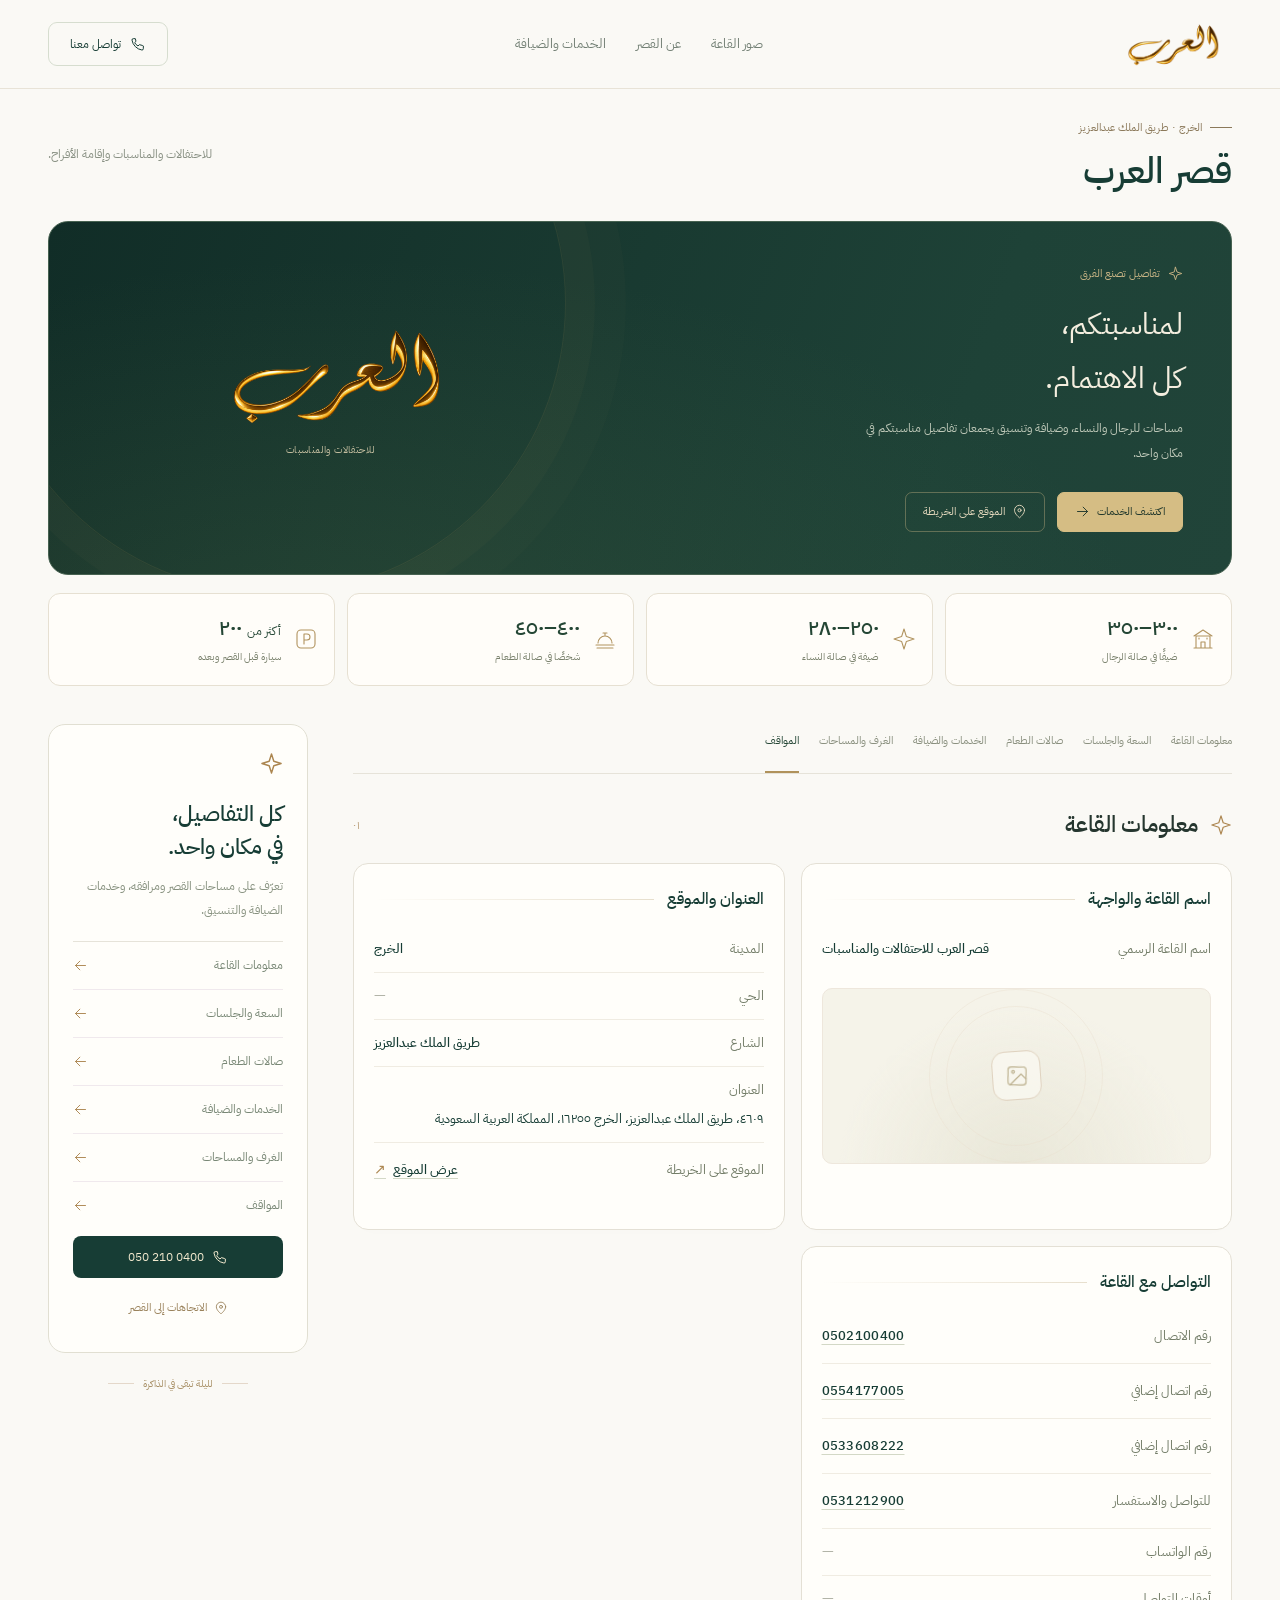
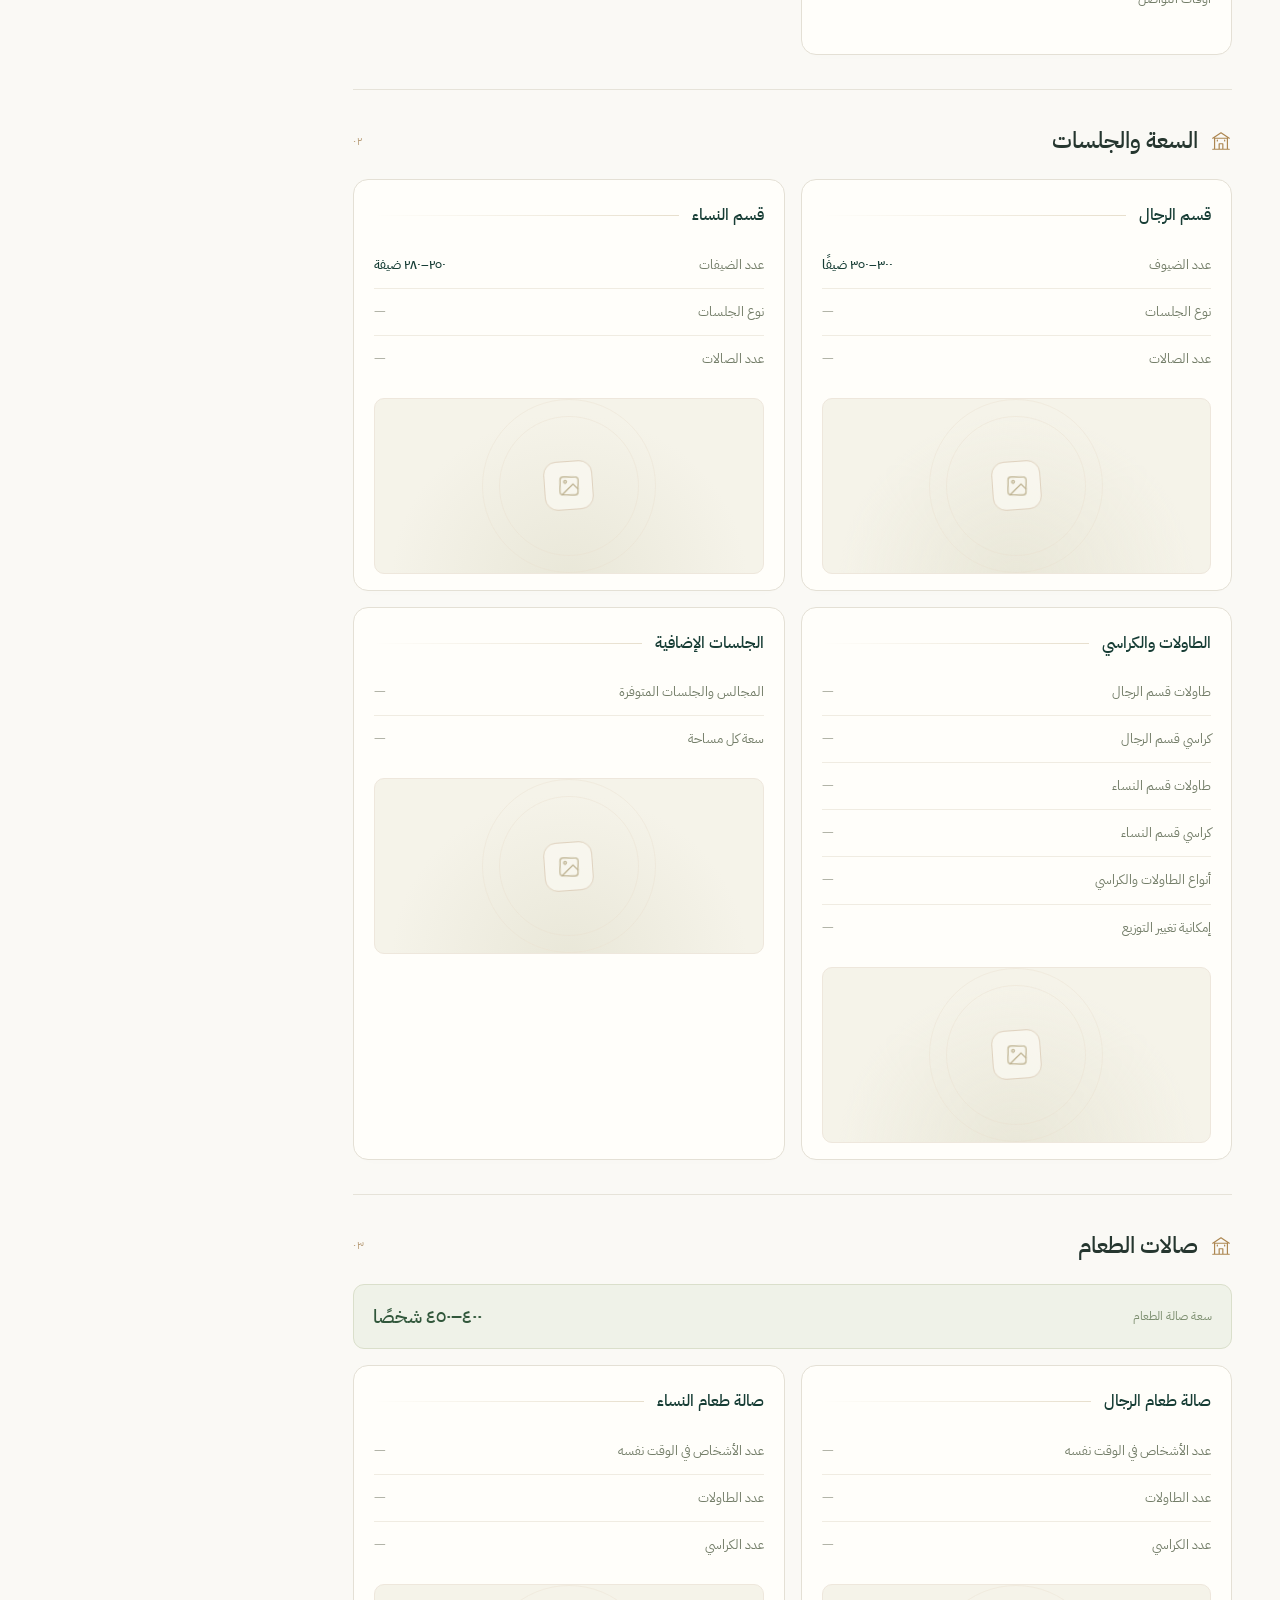
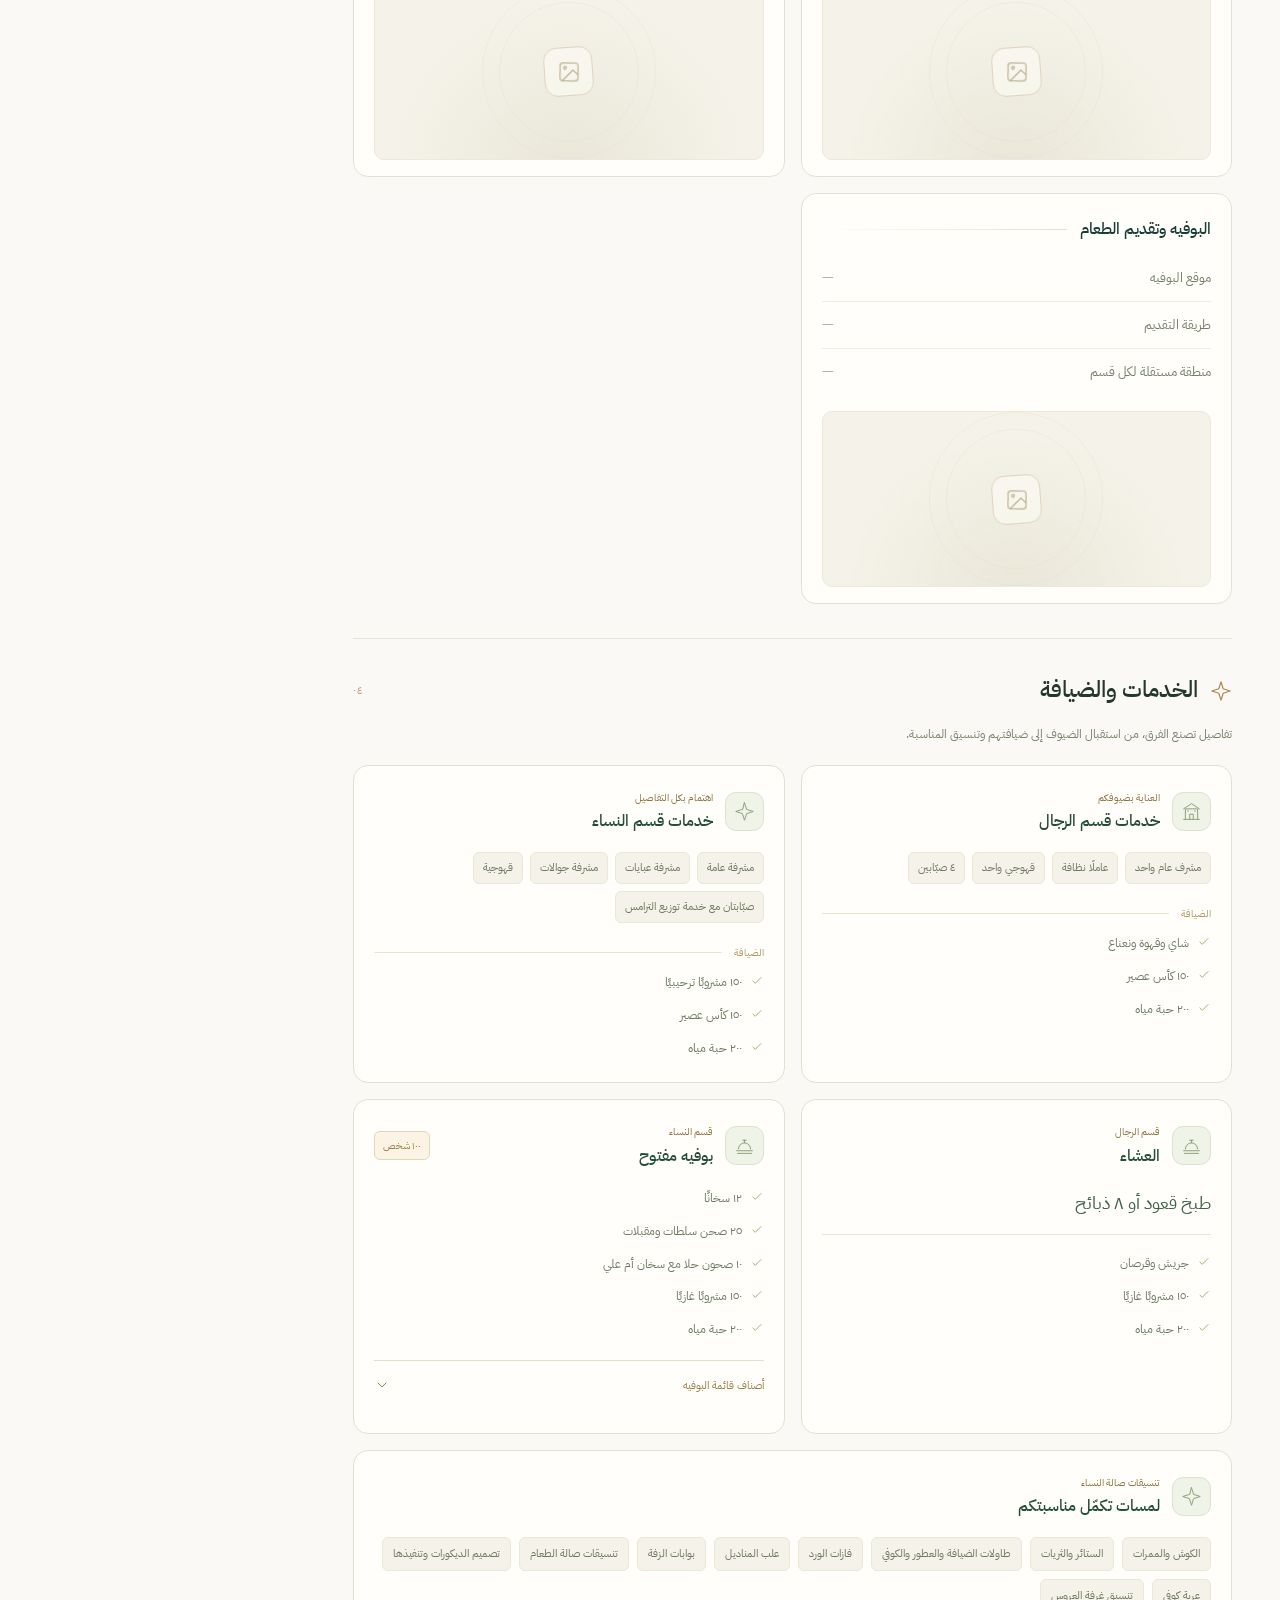
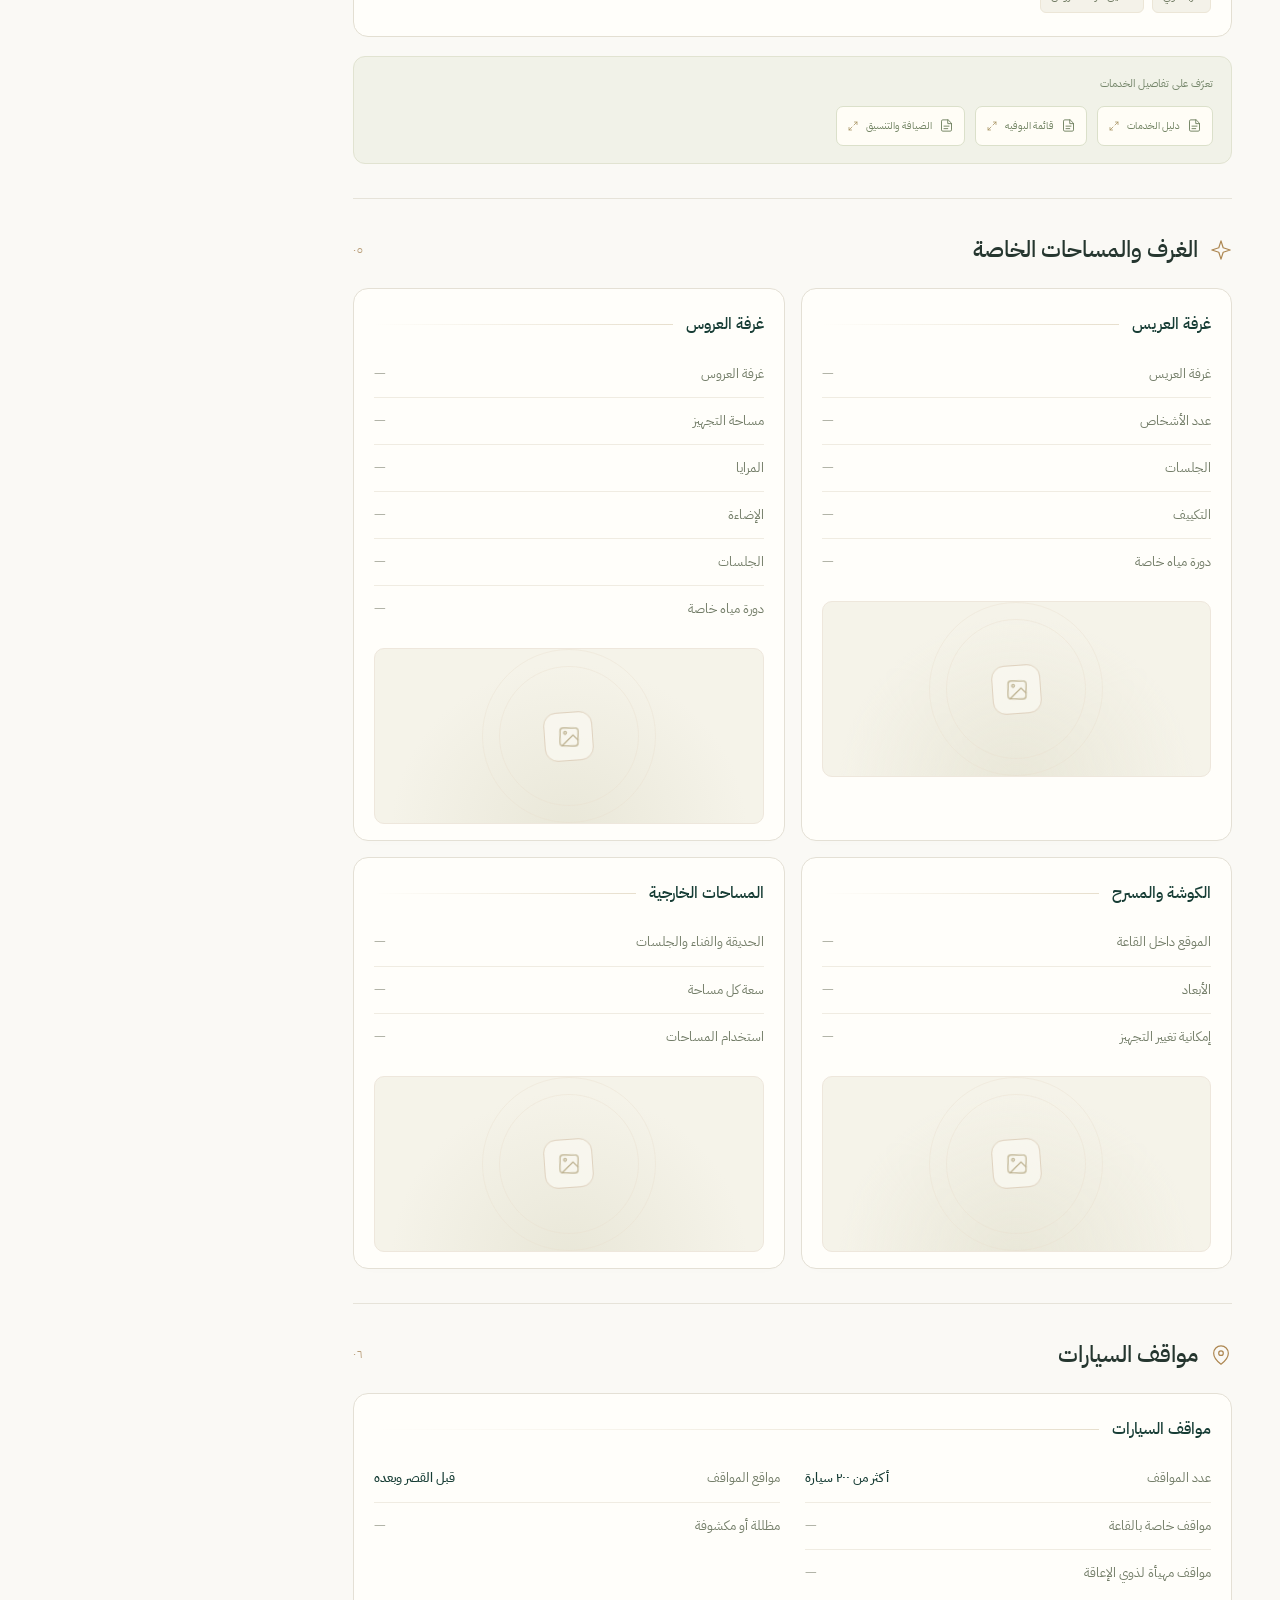
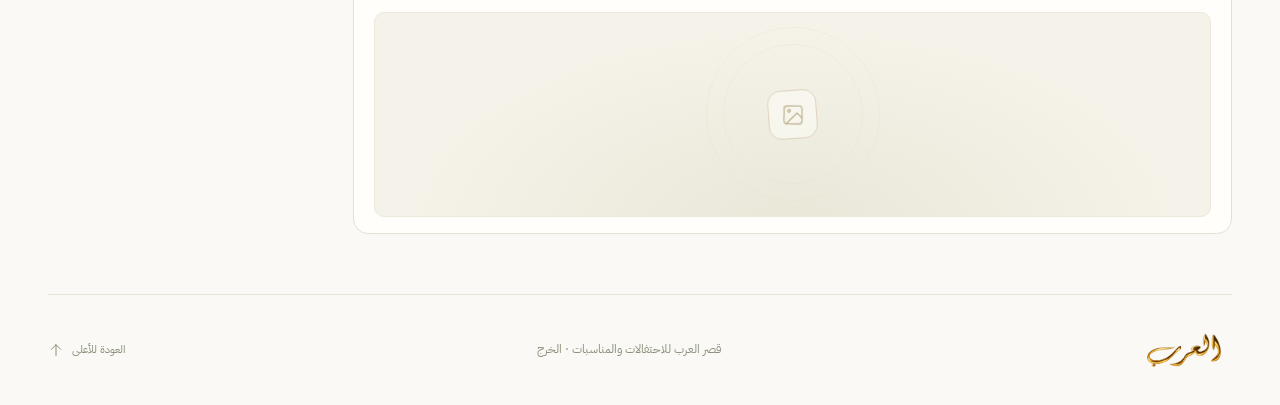
==== index.html @ 9de4a5e4 "Add files via upload" ====
<!doctype html>
<html lang="ar" dir="rtl"><head><meta charset="utf-8"><meta name="viewport" content="width=device-width,initial-scale=1,viewport-fit=cover"><meta name="theme-color" content="#173d35"><title>قصر العرب — للاحتفالات والمناسبات بالخرج</title><meta name="description" content="قصر العرب للاحتفالات والمناسبات في الخرج. تعرّف على سعة الرجال والنساء، وصالات الطعام، وخدمات الضيافة والتنسيق ومواقف السيارات."><link rel="icon" href="data:image/svg+xml,%3Csvg%20xmlns%3D%22http%3A%2F%2Fwww.w3.org%2F2000%2Fsvg%22%20viewBox%3D%220%200%2064%2064%22%3E%3Crect%20width%3D%2264%22%20height%3D%2264%22%20rx%3D%2216%22%20fill%3D%22%23173d35%22%2F%3E%3Cg%20stroke%3D%22%23dbc39e%22%20stroke-width%3D%222%22%20fill%3D%22none%22%20stroke-linejoin%3D%22round%22%3E%3Cpath%20d%3D%22M12%2050h40M18%2050V25h28v25M13%2025l19-12%2019%2012M28%2050V36h8v14M24%2029v3m16-3v3%22%2F%3E%3C%2Fg%3E%3C%2Fsvg%3E"><style>@font-face {
  font-family: 'IBM Plex Sans Arabic';
  font-style: normal;
  font-weight: 400;
  font-display: swap;
  src: url([data-uri]) format('woff2');
  unicode-range: U+0600-06FF, U+0750-077F, U+0870-0891, U+0897-08E1, U+08E3-08FF, U+200C-200E, U+2010-2011, U+204F, U+2E41, U+FB50-FDFF, U+FE70-FE74, U+FE76-FEFC, U+102E0-102FB, U+10E60-10E7E, U+10EC2-10EC7, U+10EC9-10EEE, U+10EF0-10EFF, U+1EE00-1EE03, U+1EE05-1EE1F, U+1EE21-1EE22, U+1EE24, U+1EE27, U+1EE29-1EE32, U+1EE34-1EE37, U+1EE39, U+1EE3B, U+1EE42, U+1EE47, U+1EE49, U+1EE4B, U+1EE4D-1EE4F, U+1EE51-1EE52, U+1EE54, U+1EE57, U+1EE59, U+1EE5B, U+1EE5D, U+1EE5F, U+1EE61-1EE62, U+1EE64, U+1EE67-1EE6A, U+1EE6C-1EE72, U+1EE74-1EE77, U+1EE79-1EE7C, U+1EE7E, U+1EE80-1EE89, U+1EE8B-1EE9B, U+1EEA1-1EEA3, U+1EEA5-1EEA9, U+1EEAB-1EEBB, U+1EEF0-1EEF1;
}
@font-face {
  font-family: 'IBM Plex Sans Arabic';
  font-style: normal;
  font-weight: 400;
  font-display: swap;
  src: url([data-uri]) format('woff2');
  unicode-range: U+0000-00FF, U+0131, U+0152-0153, U+02BB-02BC, U+02C6, U+02DA, U+02DC, U+0304, U+0308, U+0329, U+2000-206F, U+20AC, U+2122, U+2191, U+2193, U+2212, U+2215, U+FEFF, U+FFFD;
}
@font-face {
  font-family: 'IBM Plex Sans Arabic';
  font-style: normal;
  font-weight: 500;
  font-display: swap;
  src: url([data-uri]) format('woff2');
  unicode-range: U+0600-06FF, U+0750-077F, U+0870-0891, U+0897-08E1, U+08E3-08FF, U+200C-200E, U+2010-2011, U+204F, U+2E41, U+FB50-FDFF, U+FE70-FE74, U+FE76-FEFC, U+102E0-102FB, U+10E60-10E7E, U+10EC2-10EC7, U+10EC9-10EEE, U+10EF0-10EFF, U+1EE00-1EE03, U+1EE05-1EE1F, U+1EE21-1EE22, U+1EE24, U+1EE27, U+1EE29-1EE32, U+1EE34-1EE37, U+1EE39, U+1EE3B, U+1EE42, U+1EE47, U+1EE49, U+1EE4B, U+1EE4D-1EE4F, U+1EE51-1EE52, U+1EE54, U+1EE57, U+1EE59, U+1EE5B, U+1EE5D, U+1EE5F, U+1EE61-1EE62, U+1EE64, U+1EE67-1EE6A, U+1EE6C-1EE72, U+1EE74-1EE77, U+1EE79-1EE7C, U+1EE7E, U+1EE80-1EE89, U+1EE8B-1EE9B, U+1EEA1-1EEA3, U+1EEA5-1EEA9, U+1EEAB-1EEBB, U+1EEF0-1EEF1;
}
@font-face {
  font-family: 'IBM Plex Sans Arabic';
  font-style: normal;
  font-weight: 500;
  font-display: swap;
  src: url([data-uri]) format('woff2');
  unicode-range: U+0000-00FF, U+0131, U+0152-0153, U+02BB-02BC, U+02C6, U+02DA, U+02DC, U+0304, U+0308, U+0329, U+2000-206F, U+20AC, U+2122, U+2191, U+2193, U+2212, U+2215, U+FEFF, U+FFFD;
}
@font-face {
  font-family: 'IBM Plex Sans Arabic';
  font-style: normal;
  font-weight: 600;
  font-display: swap;
  src: url([data-uri]) format('woff2');
  unicode-range: U+0600-06FF, U+0750-077F, U+0870-0891, U+0897-08E1, U+08E3-08FF, U+200C-200E, U+2010-2011, U+204F, U+2E41, U+FB50-FDFF, U+FE70-FE74, U+FE76-FEFC, U+102E0-102FB, U+10E60-10E7E, U+10EC2-10EC7, U+10EC9-10EEE, U+10EF0-10EFF, U+1EE00-1EE03, U+1EE05-1EE1F, U+1EE21-1EE22, U+1EE24, U+1EE27, U+1EE29-1EE32, U+1EE34-1EE37, U+1EE39, U+1EE3B, U+1EE42, U+1EE47, U+1EE49, U+1EE4B, U+1EE4D-1EE4F, U+1EE51-1EE52, U+1EE54, U+1EE57, U+1EE59, U+1EE5B, U+1EE5D, U+1EE5F, U+1EE61-1EE62, U+1EE64, U+1EE67-1EE6A, U+1EE6C-1EE72, U+1EE74-1EE77, U+1EE79-1EE7C, U+1EE7E, U+1EE80-1EE89, U+1EE8B-1EE9B, U+1EEA1-1EEA3, U+1EEA5-1EEA9, U+1EEAB-1EEBB, U+1EEF0-1EEF1;
}
@font-face {
  font-family: 'IBM Plex Sans Arabic';
  font-style: normal;
  font-weight: 600;
  font-display: swap;
  src: url([data-uri]) format('woff2');
  unicode-range: U+0000-00FF, U+0131, U+0152-0153, U+02BB-02BC, U+02C6, U+02DA, U+02DC, U+0304, U+0308, U+0329, U+2000-206F, U+20AC, U+2122, U+2191, U+2193, U+2212, U+2215, U+FEFF, U+FFFD;
}
@font-face {
  font-family: 'IBM Plex Sans Arabic';
  font-style: normal;
  font-weight: 700;
  font-display: swap;
  src: url([data-uri]) format('woff2');
  unicode-range: U+0600-06FF, U+0750-077F, U+0870-0891, U+0897-08E1, U+08E3-08FF, U+200C-200E, U+2010-2011, U+204F, U+2E41, U+FB50-FDFF, U+FE70-FE74, U+FE76-FEFC, U+102E0-102FB, U+10E60-10E7E, U+10EC2-10EC7, U+10EC9-10EEE, U+10EF0-10EFF, U+1EE00-1EE03, U+1EE05-1EE1F, U+1EE21-1EE22, U+1EE24, U+1EE27, U+1EE29-1EE32, U+1EE34-1EE37, U+1EE39, U+1EE3B, U+1EE42, U+1EE47, U+1EE49, U+1EE4B, U+1EE4D-1EE4F, U+1EE51-1EE52, U+1EE54, U+1EE57, U+1EE59, U+1EE5B, U+1EE5D, U+1EE5F, U+1EE61-1EE62, U+1EE64, U+1EE67-1EE6A, U+1EE6C-1EE72, U+1EE74-1EE77, U+1EE79-1EE7C, U+1EE7E, U+1EE80-1EE89, U+1EE8B-1EE9B, U+1EEA1-1EEA3, U+1EEA5-1EEA9, U+1EEAB-1EEBB, U+1EEF0-1EEF1;
}
@font-face {
  font-family: 'IBM Plex Sans Arabic';
  font-style: normal;
  font-weight: 700;
  font-display: swap;
  src: url([data-uri]) format('woff2');
  unicode-range: U+0000-00FF, U+0131, U+0152-0153, U+02BB-02BC, U+02C6, U+02DA, U+02DC, U+0304, U+0308, U+0329, U+2000-206F, U+20AC, U+2122, U+2191, U+2193, U+2212, U+2215, U+FEFF, U+FFFD;
}

.hall-details-content{--hc-border:#e9e0e6;--hc-paper:#fffdfb;--hc-muted:#927e8c;--hc-photo-height:164px;margin-top:9px;min-width:0}
.hc-section{padding-block:29px;border-bottom:1px solid var(--line,#e7dfe3);scroll-margin-top:146px;min-width:0}
.hc-section-header{display:flex;align-items:center;gap:11px;margin-bottom:19px;min-width:0}
.hc-section-header h2{margin:0;color:var(--ink,#392b35);font-size:21px;line-height:1.5;font-weight:500;min-width:0}
.hc-section-mark{display:grid;place-items:center;color:var(--gold,#aa895b);width:23px;flex-shrink:0}
.hc-section-mark svg{width:22px;height:22px;fill:none;stroke:currentColor;stroke-width:1.3}
.hc-section-number{margin-inline-start:auto;font-size:11px;line-height:1;color:#b89d78;font-variant-numeric:tabular-nums;letter-spacing:1px}
.hc-groups{display:grid;grid-template-columns:minmax(0,1fr);gap:14px;min-width:0}
.hc-group{min-width:0;padding:19px 17px 14px;border:1px solid var(--hc-border);border-radius:15px;background:var(--hc-paper);box-shadow:0 4px 19px #39233e02}
.hc-group-heading{display:flex;align-items:center;gap:13px;margin-bottom:13px;min-width:0}
.hc-group-heading h3{margin:0;color:var(--plum,#57365a);font-size:15px;line-height:1.65;font-weight:500;min-width:0}
.hc-group-heading>span{height:1px;flex:1;min-width:20px;background:linear-gradient(to left,#e9dce6,transparent)}
.hc-fields{margin:0 0 16px;padding:0;min-width:0}
.hc-fields:empty{display:none}
.hc-field{display:grid;grid-template-columns:minmax(0,1fr) minmax(38px,44%);gap:10px;align-items:baseline;padding-block:11px;min-width:0}
.hc-field+.hc-field{border-top:1px solid #f0e9ed}
.hc-field dt,.hc-field dd{margin:0;min-width:0;font-size:12px;line-height:1.85;overflow-wrap:anywhere}
.hc-field dt{color:var(--hc-muted);font-weight:400}
.hc-field dd{color:var(--plum,#57365a);font-weight:500;text-align:end;font-variant-numeric:tabular-nums}
.hc-field dd.hc-value-empty{color:#b8a8b1;font-weight:400;font-size:15px;line-height:1.5}
.hc-field--wide{grid-template-columns:minmax(0,1fr);gap:4px}
.hc-field--wide dd{text-align:start;font-size:12px;line-height:1.95;font-weight:400}
.hc-field-link{display:inline-flex;align-items:center;justify-content:flex-end;gap:7px;min-height:32px;color:var(--plum,#57365a);text-decoration:underline;text-decoration-color:#d5c6d0;text-underline-offset:4px}
.hc-field-link>span{color:var(--gold,#aa895b);font-size:14px;text-decoration:none}
.hc-phone-link{font-variant-numeric:tabular-nums;letter-spacing:.3px;white-space:normal}
.hc-field-link:focus-visible{outline:2px solid var(--plum,#57365a);outline-offset:3px;border-radius:3px}
.hc-gallery-empty{height:var(--hc-photo-height);display:flex;align-items:center;justify-content:center;position:relative;overflow:hidden;background:radial-gradient(ellipse at 50% 105%,#ece3d7 0,transparent 65%),#f7f3ed;border:1px solid #eee7dc;border-radius:10px}
.hc-empty-image{display:grid;place-items:center;width:49px;height:49px;border:1px solid #dfd2bf;border-radius:13px;color:#bdab91;background:#fbf8f2aa;transform:rotate(-4deg);z-index:1}
.hc-empty-image svg{width:24px;height:24px;fill:none;stroke:currentColor;stroke-width:1.1;transform:rotate(4deg)}
.hc-empty-decoration{position:absolute;width:174px;height:174px;border:1px solid #eadfce;border-radius:50%;inset-inline-start:calc(50% - 87px);top:calc(50% - 87px);opacity:.52}
.hc-empty-decoration:after{content:'';position:absolute;inset:16px;border:1px solid #eadecd;border-radius:50%}
.hc-group-gallery{display:grid;grid-auto-flow:column;grid-auto-columns:88%;gap:10px;overflow-x:auto;overscroll-behavior-inline:contain;scroll-snap-type:x mandatory;scrollbar-width:thin;scrollbar-color:#ddcfda transparent;padding-bottom:5px;min-width:0;border-radius:10px}
.hc-group-gallery--single{display:block;overflow:visible;padding-bottom:0}
.hc-photo{display:block;min-width:0;overflow:hidden;padding:0;border:1px solid #e9e0e4;border-radius:10px;background:#fffdfb;text-align:start;color:var(--plum,#57365a);scroll-snap-align:start}
.hc-photo-frame{display:block;height:var(--hc-photo-height);overflow:hidden;background:#f4eee7}
.hc-photo-frame img{display:block;width:100%;height:100%;object-fit:cover;transition:transform .4s ease}
.hc-photo-caption{display:flex;align-items:center;justify-content:space-between;gap:10px;min-height:43px;padding:10px 12px;color:#8c7483}
.hc-photo-caption>span{font-size:11px;line-height:1.6;overflow-wrap:anywhere}
.hc-photo-caption svg{flex-shrink:0;width:15px;height:15px;color:var(--gold,#aa895b);fill:none;stroke:currentColor;stroke-width:1.2}
.hc-photo:focus-visible{outline:2px solid var(--plum,#57365a);outline-offset:3px}
@media(hover:hover){.hc-photo:hover .hc-photo-frame img{transform:scale(1.035)}}
@media(min-width:560px){.hall-details-content{--hc-photo-height:176px}.hc-groups{grid-template-columns:repeat(2,minmax(0,1fr));gap:16px}.hc-group--only{grid-column:1/-1}.hc-group--only .hc-fields{display:grid;grid-template-columns:repeat(2,minmax(0,1fr));column-gap:25px}.hc-group--only .hc-field:nth-child(2){border-top:0}.hc-group--only .hc-field--wide{grid-column:1/-1}.hc-group--only .hc-gallery-empty,.hc-group--only .hc-photo-frame{height:205px}.hc-section-header h2{font-size:23px}.hc-section{scroll-margin-top:110px}}
@media(min-width:1000px){.hc-section{padding-block:34px}.hc-group{padding:22px 20px 16px}.hc-group-heading h3{font-size:16px}.hc-field dt,.hc-field dd{font-size:13px}.hc-photo-caption>span{font-size:12px}.hc-section-header{margin-bottom:21px}}
@media(max-width:359px){.hall-details-content{--hc-photo-height:148px}.hc-section-header{gap:8px}.hc-section-header h2{font-size:19px}.hc-group{padding:17px 14px 13px;border-radius:13px}.hc-field{grid-template-columns:minmax(0,1fr) minmax(28px,42%);gap:8px}.hc-field dt,.hc-field dd{font-size:11px}.hc-field--wide{grid-template-columns:minmax(0,1fr)}.hc-group-heading h3{font-size:14px}}
@media(prefers-reduced-motion:reduce){.hc-photo-frame img{transition:none}}

:root{--ink:#33242d;--plum:#4d193c;--plum-dark:#35132c;--gold:#aa8454;--cream:#faf8f4;--paper:#fff;--muted:#8a7d82;--line:#e9e3df;--soft:#f0e9ee;--font:'IBM Plex Sans Arabic',Tahoma,Arial,sans-serif}
*{box-sizing:border-box}html{scroll-behavior:smooth;scroll-padding-top:160px}body{margin:0;background:var(--cream);color:var(--ink);font-family:var(--font);font-size:15px;line-height:1.75;-webkit-font-smoothing:antialiased}a{color:inherit;text-decoration:none}button{font:inherit;cursor:pointer}svg{width:22px;height:22px;fill:none;stroke:currentColor;stroke-width:1.5;stroke-linecap:round;stroke-linejoin:round;flex-shrink:0}h1,h2,h3,p{margin:0}h1,h2,h3{font-weight:500;line-height:1.5}img{display:block;max-width:100%}.container{width:calc(100% - 96px);max-width:1240px;margin-inline:auto}.svg-sprite{position:absolute;width:0;height:0;overflow:hidden}.skip-link{position:fixed;z-index:100;top:-100px;right:20px;background:var(--plum);color:white;border-radius:8px;padding:12px}.skip-link:focus{top:12px}a:focus-visible{outline:2px solid var(--gold);outline-offset:5px;border-radius:4px}
.page-header{position:sticky;z-index:20;top:0;border-bottom:1px solid #e9e3dfcc;background:#faf8f4f5;backdrop-filter:blur(14px)}.header-inner{height:88px;display:flex;align-items:center;justify-content:space-between;gap:24px}.brand{display:inline-flex;align-items:center;gap:12px;color:var(--plum);font-size:26px;font-weight:600;line-height:1.25}.brand-mark{display:grid;place-items:center;width:43px;height:43px;color:var(--gold);border:1px solid #d8c9b7;border-radius:50%}.brand-mark svg{width:28px;height:28px;stroke-width:1.05}.header-links{display:flex;gap:30px;align-items:center;color:#826f79;font-size:13px}.header-links a:hover{color:var(--plum)}.header-contact{display:inline-flex;align-items:center;justify-content:center;gap:9px;padding:10px 21px;color:var(--plum);border:1px solid #ded2dc;border-radius:9px;font-size:12px;min-height:44px}.header-contact svg{width:16px;height:16px}
.hero{padding-top:36px}.hero-heading{display:flex;align-items:flex-end;justify-content:space-between;gap:25px;margin-bottom:24px}.eyebrow{display:flex;align-items:center;gap:8px;color:var(--gold);font-size:11px;margin-bottom:8px}.eyebrow:before{content:'';width:22px;height:1px;background:currentColor}h1{font-size:46px;line-height:1.4;color:var(--plum);font-weight:500}.hero-subtitle{color:var(--muted);font-size:13px;max-width:275px;padding-bottom:7px}.hero-visual{position:relative;display:grid;place-items:center;height:360px;overflow:hidden;border-radius:22px;border:1px solid #e7ded8;background:radial-gradient(ellipse at 72% 17%,#fff9ef 0,transparent 47%),linear-gradient(120deg,#e5dce3,#f2ece4 65%,#eee6db)}.hero-visual:before,.hero-visual:after{content:'';position:absolute;border:1px solid #c7b28f40;border-radius:50%;width:470px;height:470px;top:-67px;left:calc(50% - 235px)}.hero-visual:after{width:430px;height:430px;top:-47px;left:calc(50% - 215px)}.hero-palace{position:relative;z-index:1;width:210px;height:180px;color:#ac8b66;stroke-width:.75;opacity:.8}.hero-label{position:absolute;bottom:20px;right:22px;display:flex;align-items:center;gap:8px;font-size:11px;color:#89747f;border:1px solid #d8ccd5;background:#fffaf4b3;padding:7px 12px;border-radius:7px}.hero-label svg{width:16px;height:16px}.hero-corner{position:absolute;left:22px;bottom:23px;font-size:10px;letter-spacing:3px;color:#a48b79}
.content-layout{display:grid;grid-template-columns:minmax(0,1fr) 260px;gap:45px;align-items:start;margin-top:30px}.content-main{min-width:0}.section-nav{display:flex;gap:23px;align-items:center;position:sticky;top:88px;z-index:10;min-height:62px;border-bottom:1px solid var(--line);background:#faf8f4f7;backdrop-filter:blur(14px);white-space:nowrap;overflow-x:auto;scrollbar-width:none;max-width:100%}.section-nav::-webkit-scrollbar{display:none}.section-nav a{display:flex;align-items:center;min-height:62px;font-size:12px;color:#97838f;border-bottom:2px solid transparent;flex-shrink:0;transition:color .2s,border-color .2s}.section-nav a.active{color:var(--plum);border-bottom-color:var(--plum)}.section-nav a:hover{color:var(--plum)}.sidebar{position:sticky;top:117px;padding-top:13px}.directory-card{padding:27px 24px;background:#fffdfb;border:1px solid #e7dde3;border-radius:17px;position:relative;overflow:hidden}.directory-card>.card-spark{width:23px;height:23px;color:var(--gold);margin-bottom:14px}.directory-card h2{font-size:22px;color:var(--plum);margin-bottom:11px}.directory-card p{font-size:12px;color:#97838f;line-height:2;margin-bottom:19px}.directory-card nav{border-top:1px solid var(--line)}.directory-card nav a{display:flex;align-items:center;justify-content:space-between;gap:10px;padding:13px 0;font-size:12px;color:#826b79;border-bottom:1px solid #f0e9ed}.directory-card nav a:last-child{border-bottom:0;padding-bottom:0}.directory-card nav svg{width:15px;height:15px;transform:rotate(180deg);color:var(--gold)}.sidebar-note{display:flex;justify-content:center;gap:9px;align-items:center;font-size:10px;color:#aa9180;padding:22px 0}.sidebar-note:before,.sidebar-note:after{content:'';height:1px;width:26px;background:#e4d8ca}
.hc-section:last-child{border-bottom:0}.hc-group{scroll-margin-top:170px}#contact{scroll-margin-top:170px}.hall-details-content{margin-top:0}.hc-gallery-empty{background:radial-gradient(ellipse at 50% 105%,#ece3d7 0,transparent 65%),#f7f3ed}.footer{border-top:1px solid var(--line);margin-top:26px;padding-block:33px;display:flex;align-items:center;justify-content:space-between;gap:20px}.footer .brand{font-size:22px}.footer .brand-mark{width:35px;height:35px}.footer .brand-mark svg{width:23px;height:23px}.footer p{font-size:12px;color:var(--muted)}.back-top{display:inline-flex;align-items:center;gap:8px;font-size:11px;color:#947882;min-height:44px}.back-top svg{width:16px;height:16px;transform:rotate(-90deg)}.mobile-actions{display:none}
@media(min-width:1450px){.hero-visual{height:400px}}
@media(max-width:1100px){.content-layout{grid-template-columns:minmax(0,1fr) 230px;gap:28px}.container{width:calc(100% - 64px)}.section-nav{gap:18px}.section-nav a{font-size:11px}.directory-card{padding:24px 19px}.hero-visual{height:330px}}
@media(max-width:900px){.content-layout{display:block;margin-top:24px}.sidebar{display:none}.header-links{gap:25px}.hero-visual{height:340px}.section-nav{gap:28px}.section-nav a{font-size:12px}.hc-section{scroll-margin-top:165px}}
@media(max-width:600px){.container{width:calc(100% - 40px)}.header-inner{height:72px;gap:15px}.brand{font-size:23px;gap:9px}.brand-mark{width:37px;height:37px}.brand-mark svg{width:25px;height:25px}.header-links{display:none}.header-contact{padding:8px 13px;min-height:38px;font-size:11px;border-radius:7px;gap:7px}.header-contact svg{width:14px;height:14px}.hero{padding-top:25px}.hero-heading{display:block;margin-bottom:21px}.eyebrow{font-size:10px;margin-bottom:4px}h1{font-size:36px}.hero-subtitle{font-size:12px;margin-top:7px;padding:0;max-width:none}.hero-visual{height:260px;border-radius:17px}.hero-palace{width:166px;height:145px}.hero-visual:before{width:330px;height:330px;top:-36px;left:calc(50% - 165px)}.hero-visual:after{width:295px;height:295px;top:-18px;left:calc(50% - 147.5px)}.hero-label{right:15px;bottom:15px;font-size:10px;padding:5px 9px}.hero-corner{left:17px;bottom:19px;font-size:9px;letter-spacing:2px}.content-layout{margin-top:16px}.section-nav{top:72px;gap:23px;min-height:57px;margin-inline:-20px;padding-inline:20px;max-width:calc(100% + 40px);width:calc(100% + 40px)}.section-nav a{min-height:57px;font-size:11px}.hc-section{padding-block:25px;scroll-margin-top:146px}.hc-section-header h2{font-size:20px}.hc-group{padding:19px 17px 14px}.hc-field dt,.hc-field dd{font-size:12px}.footer{margin-top:9px;padding-block:26px 109px;flex-wrap:wrap;gap:15px}.footer p{font-size:11px;width:calc(100% - 140px);text-align:left}.back-top{margin-inline-start:auto;font-size:10px;min-height:24px}.mobile-actions{position:fixed;display:flex;z-index:25;bottom:0;left:0;right:0;gap:10px;padding:12px 20px calc(12px + env(safe-area-inset-bottom));background:#fffdfbf5;backdrop-filter:blur(18px);border-top:1px solid #e9e0e6;box-shadow:0 -4px 22px #33242d05}.mobile-actions a{min-height:44px;display:flex;align-items:center;justify-content:center;gap:8px;font-size:12px;border:1px solid #e1d4df;border-radius:9px;color:var(--plum);flex:1}.mobile-actions a:last-child{background:var(--plum);border-color:var(--plum);color:white}.mobile-actions svg{width:17px;height:17px}.hc-group--only .hc-gallery-empty{height:164px}}
@media(max-width:359px){.container{width:calc(100% - 30px)}.section-nav{margin-inline:-15px;padding-inline:15px;max-width:calc(100% + 30px);width:calc(100% + 30px);gap:20px}.hero-visual{height:230px}.hero-corner{display:none}.hc-section-header h2{font-size:18px}.hc-field dt,.hc-field dd{font-size:11px}.mobile-actions{padding-inline:15px}.brand{font-size:21px}.header-contact{font-size:10px}.hc-group{padding:17px 14px 13px}.footer p{width:calc(100% - 122px)}}
@media(prefers-reduced-motion:reduce){html{scroll-behavior:auto}*,*:before,*:after{transition:none!important;animation:none!important}}
@media print{.page-header,.section-nav,.sidebar,.mobile-actions,.back-top{display:none}.content-layout{display:block}.hero-visual{height:180px}.hc-group{break-inside:avoid}.footer{padding-bottom:20px}.container{width:100%}}

:root{--ink:#25362f;--plum:#173d35;--plum-dark:#102d27;--gold:#ac8650;--cream:#faf9f5;--muted:#7f887f;--line:#e6e3d9;--soft:#edf0e8}
.page-header{background:#faf9f5f5;border-bottom-color:#e8e3d7}.brand{display:block}.brand .wordmark{width:122px;height:49px;object-fit:contain}.header-links{color:#738075}.header-contact{border-color:#d6ddcf}.header-inner{height:88px}.hero{padding-top:29px}.hero-heading{align-items:center;margin-bottom:24px}.hero-heading .eyebrow{color:#8b795a}h1{font-size:37px}.hero-subtitle{font-size:12px;color:#889083;max-width:230px;line-height:2}
.hero-banner{position:relative;overflow:hidden;display:grid;grid-template-columns:minmax(0,1fr) .8fr;align-items:center;gap:35px;padding:42px 48px;min-height:285px;border-radius:20px;border:1px solid #476251;background:radial-gradient(ellipse at 25% 130%,#55734940,transparent 65%),linear-gradient(110deg,#112d27,#1e4237 75%,#214439);color:#f3ecdd}.hero-banner:after{content:'';position:absolute;left:-65px;top:-210px;width:580px;height:580px;border:1px solid #b3985c20;border-radius:50%;box-shadow:0 0 0 29px #b3985c08,0 0 0 60px #b3985c05;pointer-events:none}.hero-copy,.hero-logo{position:relative;z-index:1}.hero-overline{display:flex;align-items:center;gap:8px;font-size:11px;color:#c8b485;margin-bottom:14px}.hero-overline svg{width:15px;height:15px}.hero-copy h2{font-size:30px;color:#f4eedf;line-height:1.8;margin-bottom:11px;font-weight:400}.hero-copy>p{font-size:12px;max-width:330px;line-height:2.1;color:#bfc9b9}.hero-links{display:flex;gap:12px;align-items:center;margin-top:25px}.hero-links a{min-height:40px;display:inline-flex;gap:7px;align-items:center;padding:8px 17px;border-radius:7px;font-size:11px;border:1px solid #c8b48566;color:#e3d8bd}.hero-links a:first-child{background:#d5bd84;color:#20372b;border-color:#d5bd84}.hero-links svg{width:15px;height:15px}.hero-logo{text-align:center;padding-bottom:10px}.hero-logo .wordmark{width:min(100%,280px);margin:0 auto 17px}.hero-logo p{font-size:10px;letter-spacing:.4px;color:#c3bd9f}.capacity-overview{display:grid;grid-template-columns:repeat(4,minmax(0,1fr));margin-top:18px;gap:12px}.capacity-stat{display:flex;align-items:center;gap:13px;min-width:0;background:#fffdf9;padding:19px 16px;border:1px solid #e6e0d2;border-radius:12px}.capacity-stat>svg{width:24px;height:24px;stroke-width:1.1;color:#b1935f}.capacity-stat strong{display:block;white-space:nowrap;font-size:22px;font-weight:500;color:#244635;font-variant-numeric:tabular-nums;line-height:1.4}.capacity-stat span{display:block;color:#8a8d7c;font-size:10px;margin-top:5px}.capacity-stat small{font-size:12px;font-weight:400}.content-layout{margin-top:25px}.section-nav{background:#faf9f5f7;gap:20px}.section-nav a{color:#8a907f;font-size:11px}.section-nav a.active{color:#244635;border-color:#b0925b}.directory-card{border-color:#e1dfd2;background:#fffefa}.directory-card p{color:#87917f}.directory-card nav a{color:#788775}.sidebar-phone{display:flex;gap:8px;align-items:center;justify-content:center;margin-top:20px;background:var(--plum);color:#f2e9ce;padding:10px 12px;border-radius:8px;min-height:42px;font-size:12px}.sidebar-phone svg{width:16px;height:16px}.sidebar-map{display:flex;align-items:center;justify-content:center;gap:7px;font-size:11px;color:#9a825b;margin-top:12px;min-height:35px}.sidebar-map svg{width:14px;height:14px}.sidebar-note{color:#a99168}.hall-details-content{--hc-border:#e4e0d5;--hc-muted:#8a8e7c;--hc-paper:#fffefa}.hc-group-heading>span{background:linear-gradient(to left,#e7dfcd,transparent)}.hc-field+.hc-field{border-color:#f0ece2}.hc-field dd.hc-value-empty{color:#b2b4a8}.hc-field-link{text-decoration-color:#d3d8c6}.hc-section-summary{display:flex;align-items:center;justify-content:space-between;gap:15px;padding:15px 19px;border:1px solid #dadfcb;border-radius:11px;background:#eff2e8;margin-bottom:16px;font-size:12px;color:#7c8e6f}.hc-section-summary strong{font-weight:500;font-size:19px;color:#31573b;white-space:nowrap}.hc-gallery-empty{background:radial-gradient(ellipse at 50% 105%,#e9e7d8 0,transparent 65%),#f5f3e9}.hc-empty-image{background:#fbfaf3b3;color:#b9ad8a}.hc-empty-decoration{opacity:.4}.section-lead{font-size:12px;color:#8c9381;line-height:2;margin:-7px 0 19px}.services-grid{display:grid;grid-template-columns:repeat(2,minmax(0,1fr));gap:16px}.service-card{padding:23px 20px;border:1px solid #e3dfd2;border-radius:15px;background:#fffefa;min-width:0}.service-heading{display:flex;align-items:center;gap:12px;margin-bottom:19px;min-width:0}.service-icon{width:39px;height:39px;display:grid;place-items:center;border:1px solid #dce2ce;background:#f0f3e8;border-radius:11px;color:#8d9e75;flex-shrink:0}.service-icon svg{width:21px;height:21px;stroke-width:1.1}.service-heading h3{font-size:16px;color:#254e38}.service-kicker{display:block;font-size:9px;color:#ac9463;margin-bottom:3px}.team-chips{display:flex;flex-wrap:wrap;gap:7px}.team-chips span{padding:6px 9px;border-radius:6px;background:#f4f2e9;border:1px solid #ece6d7;color:#7d876d;font-size:10px;line-height:1.6}.service-divider{display:flex;align-items:center;gap:12px;font-size:10px;color:#b19562;margin:21px 0 10px}.service-divider:after{content:'';height:1px;flex:1;background:#ebe3d2}.service-list{list-style:none;margin:0;padding:0;display:grid;gap:10px}.service-list li{display:flex;align-items:flex-start;gap:8px;color:#7a876e;font-size:11px;line-height:1.9}.service-list svg{width:14px;height:14px;margin-top:3px;color:#b39b66;stroke-width:1.5}.dinner-main{font-size:18px;color:#426248;line-height:1.8;margin-bottom:17px;padding-bottom:15px;border-bottom:1px solid #ebe5d5}.service-badge{margin-inline-start:auto;border:1px solid #e3d5b5;padding:5px 8px;border-radius:6px;font-size:10px;white-space:nowrap;background:#fbf4e5;color:#9c7c43}.coordination-card{grid-column:1/-1}.coordination-card .team-chips{gap:8px}.coordination-card .team-chips span{padding:7px 10px}.buffet-details{margin-top:19px;border-top:1px solid #e7dfcd}.buffet-details summary{cursor:pointer;display:flex;align-items:center;justify-content:space-between;gap:10px;list-style:none;min-height:49px;color:#9b7d47;font-size:11px}.buffet-details summary::-webkit-details-marker{display:none}.buffet-details summary svg{width:16px;height:16px;transition:transform .2s}.buffet-details[open] summary svg{transform:rotate(180deg)}.buffet-menu{padding-top:3px}.menu-caption{font-size:10px;color:#9ba186;margin-bottom:14px}.buffet-category+.buffet-category{margin-top:20px}.buffet-category h4{font-size:11px;font-weight:500;color:#32573b;margin:0 0 10px}.buffet-category dl{margin:0}.buffet-category dl>div{display:flex;align-items:baseline;justify-content:space-between;gap:12px;padding:7px 0;border-bottom:1px dashed #e9e3d5;font-size:10px;color:#879079}.buffet-category dt,.buffet-category dd{margin:0}.buffet-category dd{color:#ad9461;white-space:nowrap}.brochure-links{margin-top:19px;padding:17px 18px;background:#f1f2e8;border:1px solid #e1e3d1;border-radius:12px}.brochure-links p{font-size:11px;color:#75866a;margin-bottom:13px}.brochure-links>div{display:flex;gap:10px;flex-wrap:wrap}.brochure-links button{display:inline-flex;align-items:center;gap:7px;border:1px solid #dbe0ca;background:#fffdf6;color:#708261;min-height:40px;padding:8px 10px;border-radius:7px;font-size:10px}.brochure-links button svg{width:15px;height:15px}.brochure-links button svg:last-child{width:12px;height:12px;color:#a58e5d}.brochure-links button:hover{border-color:#a8b88e}.brochure-links button:focus-visible{outline:2px solid var(--gold);outline-offset:3px}.footer .brand .wordmark{width:100px;height:42px}.footer p,.back-top{color:#8a907d}.mobile-actions{background:#fffefaf5;border-color:#e1e2d3}.mobile-actions a{border-color:#d8deca}.mobile-actions a:last-child{color:#e9dfc4}.brochure-dialog{border:0;padding:0;border-radius:15px;width:min(850px,calc(100% - 28px));max-height:92dvh;background:#faf9f4;color:#244635;box-shadow:0 30px 100px #0006}.brochure-dialog::backdrop{background:#0e241de6;backdrop-filter:blur(5px)}.brochure-dialog header{display:flex;align-items:center;justify-content:space-between;gap:15px;padding:15px 20px;background:#faf9f4;position:sticky;top:0;border-bottom:1px solid #e1e2d3;z-index:1}.brochure-dialog h2{font-size:15px}.brochure-dialog button{width:38px;height:38px;display:grid;place-items:center;border:1px solid #d9ddcf;border-radius:8px;background:#fffdf8;color:#7f8d71}.brochure-dialog img{width:100%;height:auto}.brochure-dialog .dialog-image{padding:12px;background:#ecebdf}.brochure-dialog button:focus-visible{outline:2px solid var(--gold);outline-offset:3px}
@media(max-width:1100px){.capacity-stat{padding:17px 13px;gap:10px}.capacity-stat>svg{width:20px;height:20px}.capacity-stat strong{font-size:20px}.hero-banner{padding:35px;gap:25px}.section-nav{gap:17px}}
@media(max-width:900px){.hero-banner{padding:30px;grid-template-columns:1fr .7fr;min-height:280px}.hero-copy h2{font-size:25px}.hero-logo .wordmark{width:230px}.capacity-stat{display:block;text-align:center}.capacity-stat>svg{margin-bottom:6px}.capacity-stat strong{font-size:22px}.section-nav{gap:23px}}
@media(max-width:600px){.header-inner{height:72px}.brand .wordmark{width:102px;height:41px}.header-contact{padding:8px 12px}.hero{padding-top:22px}.hero-heading{margin-bottom:18px}.hero-heading h1{font-size:30px}.hero-heading .eyebrow{font-size:10px}.hero-subtitle{font-size:11px;max-width:none;margin-top:6px}.hero-banner{display:flex;flex-direction:column-reverse;gap:22px;padding:28px 25px 25px;border-radius:16px;min-height:0}.hero-banner:after{width:440px;height:440px;left:calc(50% - 220px);top:-270px}.hero-logo{padding:0}.hero-logo .wordmark{width:185px;max-height:72px;margin-bottom:9px;object-fit:contain}.hero-logo p{font-size:9px}.hero-copy{text-align:center;width:100%}.hero-overline{justify-content:center;font-size:9px;margin-bottom:8px}.hero-copy h2{font-size:25px;line-height:1.65;margin-bottom:9px}.hero-copy>p{font-size:10px;line-height:1.9;max-width:260px;margin:auto;color:#bdc8b5}.hero-links{justify-content:center;margin-top:19px;gap:9px}.hero-links a{font-size:10px;padding:7px 12px;min-height:37px}.hero-links svg{width:13px;height:13px}.capacity-overview{grid-template-columns:repeat(2,minmax(0,1fr));gap:9px;margin-top:12px}.capacity-stat{display:flex;align-items:center;text-align:start;gap:10px;padding:14px 12px;border-radius:10px}.capacity-stat>svg{width:20px;height:20px;margin:0}.capacity-stat strong{font-size:21px}.capacity-stat span{font-size:9px;margin-top:4px}.capacity-stat small{font-size:11px}.content-layout{margin-top:16px}.section-nav{gap:23px}.section-nav a{font-size:11px}.hc-section-summary{padding:13px 14px;font-size:11px}.hc-section-summary strong{font-size:17px}.section-lead{font-size:11px;line-height:1.9}.services-grid{grid-template-columns:minmax(0,1fr);gap:13px}.service-card{padding:20px 17px}.service-heading{margin-bottom:16px}.service-heading h3{font-size:15px}.service-kicker{font-size:9px}.service-list li{font-size:11px}.team-chips span{font-size:10px}.coordination-card{grid-column:auto}.dinner-main{font-size:18px}.brochure-links{padding:16px 14px}.brochure-links>div{display:grid;grid-template-columns:1fr;gap:9px}.brochure-links button{justify-content:flex-start;font-size:11px;padding:10px 12px}.brochure-links button svg:last-child{margin-inline-start:auto}.footer p{color:#87907c}.footer .brand .wordmark{width:90px;height:37px}.brochure-dialog header{padding:11px 13px}.brochure-dialog h2{font-size:13px}.brochure-dialog .dialog-image{padding:5px}}
@media(max-width:359px){.hero-banner{padding:26px 18px 23px}.hero-logo .wordmark{width:165px}.hero-copy h2{font-size:23px}.capacity-stat{padding:13px 10px;gap:7px}.capacity-stat strong{font-size:18px}.capacity-stat>svg{width:17px;height:17px}.capacity-stat span{font-size:8px}.capacity-stat small{font-size:10px}.brand .wordmark{width:90px;height:37px}.hero-links a{font-size:9px;padding:7px 10px}}

.wordmark{display:block;height:auto;fill:none;stroke:none}.hero-logo .wordmark{height:auto}
.capacity-stat:not(:last-child) strong{direction:ltr;unicode-bidi:isolate;text-align:right}.service-list li{font-size:12px;color:#6c795f}.team-chips span{font-size:11px;color:#6d785f}.service-kicker{font-size:10px;color:#8b733e}.section-lead{font-size:12px;color:#76816a}.hall-details-content{--hc-muted:#737d68}.capacity-stat span{font-size:10px;color:#79806c}
</style></head>
<body id="top"><svg class="svg-sprite" xmlns="http://www.w3.org/2000/svg" aria-hidden="true"><defs>
<symbol id="h-wordmark" viewBox="0 0 2124 740"><image href="[data-uri]" width="2124" height="740"/></symbol>
<symbol id="h-arrow" viewBox="0 0 24 24"><path d="M4 12h16m-7-7 7 7-7 7"/></symbol>
<symbol id="h-pin" viewBox="0 0 24 24"><path d="M20 10c0 6-8 12-8 12S4 16 4 10a8 8 0 1 1 16 0Z"/><circle cx="12" cy="10" r="2.5"/></symbol>
<symbol id="h-phone" viewBox="0 0 24 24"><path d="M20 15.5V19a2 2 0 0 1-2.2 2A18 18 0 0 1 3 6.2 2 2 0 0 1 5 4h3l1 4-2 2a14 14 0 0 0 5 5l2-2 4 1z"/></symbol>
<symbol id="h-image" viewBox="0 0 24 24"><rect x="3" y="3" width="18" height="18" rx="3"/><circle cx="8" cy="8" r="1.4"/><path d="m21 15-5-5L5 21"/></symbol>
<symbol id="h-spark" viewBox="0 0 24 24"><path d="m12 2 2.4 7.6L22 12l-7.6 2.4L12 22l-2.4-7.6L2 12l7.6-2.4Z"/></symbol>
<symbol id="h-hall" viewBox="0 0 24 24"><path d="M3 21h18M5 21V9h14v12M3 9l9-6 9 6M10 21v-6h4v6M8 11v1m8-1v1"/></symbol>
<symbol id="h-palace" viewBox="0 0 100 85"><path d="M8 74h84M15 74V35h70v39M10 35l40-23 40 23M27 74V45h12v29m22 0V45h12v29M44 74V55a6 6 0 0 1 12 0v19M23 30h54M19 39h62M17 68h20m26 0h20M50 12V7m-3 2h6M28 28v-7m44 7v-7"/></symbol>
<symbol id="h-check" viewBox="0 0 24 24"><path d="m5 12 4 4L19 6"/></symbol>
<symbol id="h-chevron" viewBox="0 0 24 24"><path d="m6 9 6 6 6-6"/></symbol>
<symbol id="h-close" viewBox="0 0 24 24"><path d="m6 6 12 12M6 18 18 6"/></symbol>
<symbol id="h-document" viewBox="0 0 24 24"><path d="M14 3H6a2 2 0 0 0-2 2v14a2 2 0 0 0 2 2h12a2 2 0 0 0 2-2V9zm0 0v6h6M8 13h8m-8 4h6"/></symbol>
<symbol id="h-expand" viewBox="0 0 24 24"><path d="M15 4h5v5M9 20H4v-5M20 4l-6 6M4 20l6-6"/></symbol>
<symbol id="h-dining" viewBox="0 0 24 24"><path d="M3 18h18M5 16a7 7 0 0 1 14 0M12 9V6m-2 0h4M4 21h16"/></symbol>
<symbol id="h-parking" viewBox="0 0 24 24"><rect x="3" y="3" width="18" height="18" rx="4"/><path d="M10 17V7h3a3 3 0 0 1 0 6h-3"/></symbol>
</defs></svg><a class="skip-link" href="#hall-information">انتقل إلى تفاصيل القاعة</a>
<header class="page-header"><div class="container header-inner"><a class="brand" href="#top" aria-label="قصر العرب — الرئيسية"><svg class="wordmark" role="img" aria-label="العرب" viewBox="0 0 2124 740"><use href="#h-wordmark"/></svg></a><nav class="header-links" aria-label="التنقل الرئيسي"><a href="#identity">صور القاعة</a><a href="#hall-information">عن القصر</a><a href="#hall-services">الخدمات والضيافة</a></nav><a href="#contact" class="header-contact"><svg aria-hidden="true"><use href="#h-phone"/></svg><span>تواصل معنا</span></a></div></header>
<main><section class="container hero" aria-labelledby="page-title"><div class="hero-heading"><div><p class="eyebrow">الخرج · طريق الملك عبدالعزيز</p><h1 id="page-title">قصر العرب</h1></div><p class="hero-subtitle">للاحتفالات والمناسبات وإقامة الأفراح.</p></div><div class="hero-banner"><div class="hero-copy"><div class="hero-overline"><svg aria-hidden="true"><use href="#h-spark"/></svg>تفاصيل تصنع الفرق</div><h2>لمناسبتكم،<br>كل الاهتمام.</h2><p>مساحات للرجال والنساء، وضيافة وتنسيق يجمعان تفاصيل مناسبتكم في مكان واحد.</p><div class="hero-links"><a href="#hall-services">اكتشف الخدمات<svg aria-hidden="true"><use href="#h-arrow"/></svg></a><a href="https://maps.google.com/maps/search/%D8%A7%D9%84%D8%B9%D8%B1%D8%A8%20%D9%84%D9%84%D9%85%D9%86%D8%A7%D8%B3%D8%A8%D8%A7%D8%AA/@24.2259464263916,47.222991943359375,17z?hl=en" target="_blank" rel="noopener noreferrer"><svg aria-hidden="true"><use href="#h-pin"/></svg>الموقع على الخريطة</a></div></div><div class="hero-logo"><svg class="wordmark" role="img" aria-label="العرب" viewBox="0 0 2124 740"><use href="#h-wordmark"/></svg><p>للاحتفالات والمناسبات</p></div></div><div class="capacity-overview" aria-label="سعة القاعة ومواقف السيارات"><div class="capacity-stat"><svg aria-hidden="true"><use href="#h-hall"/></svg><div><strong>٣٠٠–٣٥٠</strong><span>ضيفًا في صالة الرجال</span></div></div><div class="capacity-stat"><svg aria-hidden="true"><use href="#h-spark"/></svg><div><strong>٢٥٠–٢٨٠</strong><span>ضيفة في صالة النساء</span></div></div><div class="capacity-stat"><svg aria-hidden="true"><use href="#h-dining"/></svg><div><strong>٤٠٠–٤٥٠</strong><span>شخصًا في صالة الطعام</span></div></div><div class="capacity-stat"><svg aria-hidden="true"><use href="#h-parking"/></svg><div><strong><small>أكثر من</small> ٢٠٠</strong><span>سيارة قبل القصر وبعده</span></div></div></div></section>
<div class="container content-layout"><div class="content-main"><nav class="section-nav" aria-label="أقسام القاعة"><a href="#hall-information" class="active" aria-current="location">معلومات القاعة</a><a href="#hall-capacity">السعة والجلسات</a><a href="#hall-dining">صالات الطعام</a><a href="#hall-services">الخدمات والضيافة</a><a href="#hall-spaces">الغرف والمساحات</a><a href="#hall-access">المواقف</a></nav><div id="hall-details-root" class="hall-details-content"><section id="hall-information" class="hc-section" aria-labelledby="hall-information-heading">
      <header class="hc-section-header">
        <span class="hc-section-mark"><svg aria-hidden="true"><use href="#h-spark"/></svg></span>
        <h2 id="hall-information-heading">معلومات القاعة</h2>
        <span class="hc-section-number" aria-hidden="true">٠١</span>
      </header>
      
      <div class="hc-groups">
        <article class="hc-group" id="identity">
          <div class="hc-group-heading"><h3>اسم القاعة والواجهة</h3><span aria-hidden="true"></span></div>
          <dl class="hc-fields"><div class="hc-field">
      <dt>اسم القاعة الرسمي</dt>
      <dd>قصر العرب للاحتفالات والمناسبات</dd>
    </div></dl>
          <div class="hc-gallery-empty" role="img" aria-label="مساحة صور اسم القاعة والواجهة">
      <span class="hc-empty-image"><svg aria-hidden="true"><use href="#h-image"/></svg></span>
      <span class="hc-empty-decoration" aria-hidden="true"></span>
    </div>
        </article><article class="hc-group" id="location">
          <div class="hc-group-heading"><h3>العنوان والموقع</h3><span aria-hidden="true"></span></div>
          <dl class="hc-fields"><div class="hc-field">
      <dt>المدينة</dt>
      <dd>الخرج</dd>
    </div><div class="hc-field">
      <dt>الحي</dt>
      <dd class="hc-value-empty" aria-label="غير محدد">—</dd>
    </div><div class="hc-field">
      <dt>الشارع</dt>
      <dd>طريق الملك عبدالعزيز</dd>
    </div><div class="hc-field hc-field--wide">
      <dt>العنوان</dt>
      <dd>٤٦٠٩، طريق الملك عبدالعزيز، الخرج ١٦٢٥٥، المملكة العربية السعودية</dd>
    </div><div class="hc-field">
      <dt>الموقع على الخريطة</dt>
      <dd><a class="hc-field-link" href="https://maps.google.com/maps/search/%D8%A7%D9%84%D8%B9%D8%B1%D8%A8%20%D9%84%D9%84%D9%85%D9%86%D8%A7%D8%B3%D8%A8%D8%A7%D8%AA/@24.2259464263916,47.222991943359375,17z?hl=en" target="_blank" rel="noopener noreferrer">عرض الموقع<span aria-hidden="true">↗</span></a></dd>
    </div></dl>
          
        </article><article class="hc-group" id="contact">
          <div class="hc-group-heading"><h3>التواصل مع القاعة</h3><span aria-hidden="true"></span></div>
          <dl class="hc-fields"><div class="hc-field">
      <dt>رقم الاتصال</dt>
      <dd><a class="hc-field-link hc-phone-link" href="tel:0502100400" dir="ltr">0502100400</a></dd>
    </div><div class="hc-field">
      <dt>رقم اتصال إضافي</dt>
      <dd><a class="hc-field-link hc-phone-link" href="tel:0554177005" dir="ltr">0554177005</a></dd>
    </div><div class="hc-field">
      <dt>رقم اتصال إضافي</dt>
      <dd><a class="hc-field-link hc-phone-link" href="tel:0533608222" dir="ltr">0533608222</a></dd>
    </div><div class="hc-field">
      <dt>للتواصل والاستفسار</dt>
      <dd><a class="hc-field-link hc-phone-link" href="tel:0531212900" dir="ltr">0531212900</a></dd>
    </div><div class="hc-field">
      <dt>رقم الواتساب</dt>
      <dd class="hc-value-empty" aria-label="غير محدد">—</dd>
    </div><div class="hc-field">
      <dt>أوقات التواصل</dt>
      <dd class="hc-value-empty" aria-label="غير محدد">—</dd>
    </div></dl>
          
        </article>
      </div>
    </section><section id="hall-capacity" class="hc-section" aria-labelledby="hall-capacity-heading">
      <header class="hc-section-header">
        <span class="hc-section-mark"><svg aria-hidden="true"><use href="#h-hall"/></svg></span>
        <h2 id="hall-capacity-heading">السعة والجلسات</h2>
        <span class="hc-section-number" aria-hidden="true">٠٢</span>
      </header>
      
      <div class="hc-groups">
        <article class="hc-group" id="men">
          <div class="hc-group-heading"><h3>قسم الرجال</h3><span aria-hidden="true"></span></div>
          <dl class="hc-fields"><div class="hc-field">
      <dt>عدد الضيوف</dt>
      <dd><bdi dir="ltr">٣٠٠–٣٥٠</bdi> ضيفًا</dd>
    </div><div class="hc-field">
      <dt>نوع الجلسات</dt>
      <dd class="hc-value-empty" aria-label="غير محدد">—</dd>
    </div><div class="hc-field">
      <dt>عدد الصالات</dt>
      <dd class="hc-value-empty" aria-label="غير محدد">—</dd>
    </div></dl>
          <div class="hc-gallery-empty" role="img" aria-label="مساحة صور قسم الرجال">
      <span class="hc-empty-image"><svg aria-hidden="true"><use href="#h-image"/></svg></span>
      <span class="hc-empty-decoration" aria-hidden="true"></span>
    </div>
        </article><article class="hc-group" id="women">
          <div class="hc-group-heading"><h3>قسم النساء</h3><span aria-hidden="true"></span></div>
          <dl class="hc-fields"><div class="hc-field">
      <dt>عدد الضيفات</dt>
      <dd><bdi dir="ltr">٢٥٠–٢٨٠</bdi> ضيفة</dd>
    </div><div class="hc-field">
      <dt>نوع الجلسات</dt>
      <dd class="hc-value-empty" aria-label="غير محدد">—</dd>
    </div><div class="hc-field">
      <dt>عدد الصالات</dt>
      <dd class="hc-value-empty" aria-label="غير محدد">—</dd>
    </div></dl>
          <div class="hc-gallery-empty" role="img" aria-label="مساحة صور قسم النساء">
      <span class="hc-empty-image"><svg aria-hidden="true"><use href="#h-image"/></svg></span>
      <span class="hc-empty-decoration" aria-hidden="true"></span>
    </div>
        </article><article class="hc-group" id="furniture">
          <div class="hc-group-heading"><h3>الطاولات والكراسي</h3><span aria-hidden="true"></span></div>
          <dl class="hc-fields"><div class="hc-field">
      <dt>طاولات قسم الرجال</dt>
      <dd class="hc-value-empty" aria-label="غير محدد">—</dd>
    </div><div class="hc-field">
      <dt>كراسي قسم الرجال</dt>
      <dd class="hc-value-empty" aria-label="غير محدد">—</dd>
    </div><div class="hc-field">
      <dt>طاولات قسم النساء</dt>
      <dd class="hc-value-empty" aria-label="غير محدد">—</dd>
    </div><div class="hc-field">
      <dt>كراسي قسم النساء</dt>
      <dd class="hc-value-empty" aria-label="غير محدد">—</dd>
    </div><div class="hc-field">
      <dt>أنواع الطاولات والكراسي</dt>
      <dd class="hc-value-empty" aria-label="غير محدد">—</dd>
    </div><div class="hc-field">
      <dt>إمكانية تغيير التوزيع</dt>
      <dd class="hc-value-empty" aria-label="غير محدد">—</dd>
    </div></dl>
          <div class="hc-gallery-empty" role="img" aria-label="مساحة صور الطاولات والكراسي">
      <span class="hc-empty-image"><svg aria-hidden="true"><use href="#h-image"/></svg></span>
      <span class="hc-empty-decoration" aria-hidden="true"></span>
    </div>
        </article><article class="hc-group" id="additional">
          <div class="hc-group-heading"><h3>الجلسات الإضافية</h3><span aria-hidden="true"></span></div>
          <dl class="hc-fields"><div class="hc-field">
      <dt>المجالس والجلسات المتوفرة</dt>
      <dd class="hc-value-empty" aria-label="غير محدد">—</dd>
    </div><div class="hc-field">
      <dt>سعة كل مساحة</dt>
      <dd class="hc-value-empty" aria-label="غير محدد">—</dd>
    </div></dl>
          <div class="hc-gallery-empty" role="img" aria-label="مساحة صور الجلسات الإضافية">
      <span class="hc-empty-image"><svg aria-hidden="true"><use href="#h-image"/></svg></span>
      <span class="hc-empty-decoration" aria-hidden="true"></span>
    </div>
        </article>
      </div>
    </section><section id="hall-dining" class="hc-section" aria-labelledby="hall-dining-heading">
      <header class="hc-section-header">
        <span class="hc-section-mark"><svg aria-hidden="true"><use href="#h-hall"/></svg></span>
        <h2 id="hall-dining-heading">صالات الطعام</h2>
        <span class="hc-section-number" aria-hidden="true">٠٣</span>
      </header>
      <div class="hc-section-summary"><span>سعة صالة الطعام</span><strong><bdi dir="ltr">٤٠٠–٤٥٠</bdi> شخصًا</strong></div>
      <div class="hc-groups">
        <article class="hc-group" id="men-dining">
          <div class="hc-group-heading"><h3>صالة طعام الرجال</h3><span aria-hidden="true"></span></div>
          <dl class="hc-fields"><div class="hc-field">
      <dt>عدد الأشخاص في الوقت نفسه</dt>
      <dd class="hc-value-empty" aria-label="غير محدد">—</dd>
    </div><div class="hc-field">
      <dt>عدد الطاولات</dt>
      <dd class="hc-value-empty" aria-label="غير محدد">—</dd>
    </div><div class="hc-field">
      <dt>عدد الكراسي</dt>
      <dd class="hc-value-empty" aria-label="غير محدد">—</dd>
    </div></dl>
          <div class="hc-gallery-empty" role="img" aria-label="مساحة صور صالة طعام الرجال">
      <span class="hc-empty-image"><svg aria-hidden="true"><use href="#h-image"/></svg></span>
      <span class="hc-empty-decoration" aria-hidden="true"></span>
    </div>
        </article><article class="hc-group" id="women-dining">
          <div class="hc-group-heading"><h3>صالة طعام النساء</h3><span aria-hidden="true"></span></div>
          <dl class="hc-fields"><div class="hc-field">
      <dt>عدد الأشخاص في الوقت نفسه</dt>
      <dd class="hc-value-empty" aria-label="غير محدد">—</dd>
    </div><div class="hc-field">
      <dt>عدد الطاولات</dt>
      <dd class="hc-value-empty" aria-label="غير محدد">—</dd>
    </div><div class="hc-field">
      <dt>عدد الكراسي</dt>
      <dd class="hc-value-empty" aria-label="غير محدد">—</dd>
    </div></dl>
          <div class="hc-gallery-empty" role="img" aria-label="مساحة صور صالة طعام النساء">
      <span class="hc-empty-image"><svg aria-hidden="true"><use href="#h-image"/></svg></span>
      <span class="hc-empty-decoration" aria-hidden="true"></span>
    </div>
        </article><article class="hc-group" id="buffet">
          <div class="hc-group-heading"><h3>البوفيه وتقديم الطعام</h3><span aria-hidden="true"></span></div>
          <dl class="hc-fields"><div class="hc-field">
      <dt>موقع البوفيه</dt>
      <dd class="hc-value-empty" aria-label="غير محدد">—</dd>
    </div><div class="hc-field">
      <dt>طريقة التقديم</dt>
      <dd class="hc-value-empty" aria-label="غير محدد">—</dd>
    </div><div class="hc-field">
      <dt>منطقة مستقلة لكل قسم</dt>
      <dd class="hc-value-empty" aria-label="غير محدد">—</dd>
    </div></dl>
          <div class="hc-gallery-empty" role="img" aria-label="مساحة صور البوفيه وتقديم الطعام">
      <span class="hc-empty-image"><svg aria-hidden="true"><use href="#h-image"/></svg></span>
      <span class="hc-empty-decoration" aria-hidden="true"></span>
    </div>
        </article>
      </div>
    </section><section id="hall-services" class="hc-section services-section" aria-labelledby="hall-services-heading">
<header class="hc-section-header"><span class="hc-section-mark"><svg aria-hidden="true"><use href="#h-spark"/></svg></span><h2 id="hall-services-heading">الخدمات والضيافة</h2><span class="hc-section-number" aria-hidden="true">٠٤</span></header>
<p class="section-lead">تفاصيل تصنع الفرق، من استقبال الضيوف إلى ضيافتهم وتنسيق المناسبة.</p>
<div class="services-grid">
<article class="service-card"><div class="service-heading"><span class="service-icon"><svg aria-hidden="true"><use href="#h-hall"/></svg></span><div><span class="service-kicker">العناية بضيوفكم</span><h3>خدمات قسم الرجال</h3></div></div><div class="team-chips"><span>مشرف عام واحد</span><span>عاملَا نظافة</span><span>قهوجي واحد</span><span>٤ صبّابين</span></div><div class="service-divider"><span>الضيافة</span></div><ul class="service-list"><li><svg aria-hidden="true"><use href="#h-check"/></svg><span>شاي وقهوة ونعناع</span></li><li><svg aria-hidden="true"><use href="#h-check"/></svg><span>١٥٠ كأس عصير</span></li><li><svg aria-hidden="true"><use href="#h-check"/></svg><span>٢٠٠ حبة مياه</span></li></ul></article>
<article class="service-card"><div class="service-heading"><span class="service-icon"><svg aria-hidden="true"><use href="#h-spark"/></svg></span><div><span class="service-kicker">اهتمام بكل التفاصيل</span><h3>خدمات قسم النساء</h3></div></div><div class="team-chips"><span>مشرفة عامة</span><span>مشرفة عبايات</span><span>مشرفة جوالات</span><span>قهوجية</span><span>صبّابتان مع خدمة توزيع الترامس</span></div><div class="service-divider"><span>الضيافة</span></div><ul class="service-list"><li><svg aria-hidden="true"><use href="#h-check"/></svg><span>١٥٠ مشروبًا ترحيبيًا</span></li><li><svg aria-hidden="true"><use href="#h-check"/></svg><span>١٥٠ كأس عصير</span></li><li><svg aria-hidden="true"><use href="#h-check"/></svg><span>٢٠٠ حبة مياه</span></li></ul></article>
<article class="service-card dinner-card"><div class="service-heading"><span class="service-icon"><svg aria-hidden="true"><use href="#h-dining"/></svg></span><div><span class="service-kicker">قسم الرجال</span><h3>العشاء</h3></div></div><p class="dinner-main">طبخ قعود أو ٨ ذبائح</p><ul class="service-list"><li><svg aria-hidden="true"><use href="#h-check"/></svg><span>جريش وقرصان</span></li><li><svg aria-hidden="true"><use href="#h-check"/></svg><span>١٥٠ مشروبًا غازيًا</span></li><li><svg aria-hidden="true"><use href="#h-check"/></svg><span>٢٠٠ حبة مياه</span></li></ul></article>
<article class="service-card buffet-card"><div class="service-heading"><span class="service-icon"><svg aria-hidden="true"><use href="#h-dining"/></svg></span><div><span class="service-kicker">قسم النساء</span><h3>بوفيه مفتوح</h3></div><span class="service-badge">١٠٠ شخص</span></div><ul class="service-list"><li><svg aria-hidden="true"><use href="#h-check"/></svg><span>١٢ سخانًا</span></li><li><svg aria-hidden="true"><use href="#h-check"/></svg><span>٢٥ صحن سلطات ومقبلات</span></li><li><svg aria-hidden="true"><use href="#h-check"/></svg><span>١٠ صحون حلا مع سخان أم علي</span></li><li><svg aria-hidden="true"><use href="#h-check"/></svg><span>١٥٠ مشروبًا غازيًا</span></li><li><svg aria-hidden="true"><use href="#h-check"/></svg><span>٢٠٠ حبة مياه</span></li></ul><details class="buffet-details"><summary>أصناف قائمة البوفيه<svg aria-hidden="true"><use href="#h-chevron"/></svg></summary><div class="buffet-menu"><p class="menu-caption">قائمة ١٠٠ شخص</p><div class="buffet-category"><h4>الأطباق الساخنة</h4><dl><div><dt>بشاميل</dt><dd>١ سخان</dd></div><div><dt>برياني دجاج</dt><dd>١ سخان</dd></div><div><dt>مسقعة باللحم</dt><dd>١ سخان</dd></div><div><dt>محاشي مشكل</dt><dd>١ سخان</dd></div><div><dt>داود باشا</dt><dd>١ سخان</dd></div><div><dt>كرات البطاطس</dt><dd>١ سخان</dd></div><div><dt>سمك فيليه</dt><dd>١ سخان</dd></div><div><dt>خضار مشكل</dt><dd>١ سخان</dd></div><div><dt>سمك صيادية</dt><dd>١ سخان</dd></div><div><dt>مشويات مشكلة</dt><dd>٣ سخانات</dd></div></dl></div><div class="buffet-category"><h4>السلطات والمقبلات</h4><dl><div><dt>حمص</dt><dd>٤</dd></div><div><dt>متبل</dt><dd>٥</dd></div><div><dt>فتوش</dt><dd>٤</dd></div><div><dt>روكا بالرمان</dt><dd>٤</dd></div><div><dt>تبولة</dt><dd>٤</dd></div><div><dt>سمبوسة</dt><dd>٢</dd></div><div><dt>ورق عنب</dt><dd>٢</dd></div></dl></div><div class="buffet-category"><h4>الحلا</h4><dl><div><dt>أم علي</dt><dd>١ سخان</dd></div><div><dt>حلا مشكل</dt><dd>٢</dd></div><div><dt>كيك</dt><dd>٢</dd></div></dl></div></div></details></article>
<article class="service-card coordination-card"><div class="service-heading"><span class="service-icon"><svg aria-hidden="true"><use href="#h-spark"/></svg></span><div><span class="service-kicker">تنسيقات صالة النساء</span><h3>لمسات تكمّل مناسبتكم</h3></div></div><div class="team-chips"><span>الكوش والممرات</span><span>الستائر والثريات</span><span>طاولات الضيافة والعطور والكوفي</span><span>فازات الورد</span><span>علب المناديل</span><span>بوابات الزفة</span><span>تنسيقات صالة الطعام</span><span>تصميم الديكورات وتنفيذها</span><span>عربة كوفي</span><span>تنسيق غرفة العروس</span></div></article>
</div><div class="brochure-links"><p>تعرّف على تفاصيل الخدمات</p><div><button type="button" data-brochure="guide"><svg aria-hidden="true"><use href="#h-document"/></svg>دليل الخدمات<svg aria-hidden="true"><use href="#h-expand"/></svg></button><button type="button" data-brochure="menu"><svg aria-hidden="true"><use href="#h-document"/></svg>قائمة البوفيه<svg aria-hidden="true"><use href="#h-expand"/></svg></button><button type="button" data-brochure="original"><svg aria-hidden="true"><use href="#h-document"/></svg>الضيافة والتنسيق<svg aria-hidden="true"><use href="#h-expand"/></svg></button></div></div></section><section id="hall-spaces" class="hc-section" aria-labelledby="hall-spaces-heading">
      <header class="hc-section-header">
        <span class="hc-section-mark"><svg aria-hidden="true"><use href="#h-spark"/></svg></span>
        <h2 id="hall-spaces-heading">الغرف والمساحات الخاصة</h2>
        <span class="hc-section-number" aria-hidden="true">٠٥</span>
      </header>
      
      <div class="hc-groups">
        <article class="hc-group" id="groom">
          <div class="hc-group-heading"><h3>غرفة العريس</h3><span aria-hidden="true"></span></div>
          <dl class="hc-fields"><div class="hc-field">
      <dt>غرفة العريس</dt>
      <dd class="hc-value-empty" aria-label="غير محدد">—</dd>
    </div><div class="hc-field">
      <dt>عدد الأشخاص</dt>
      <dd class="hc-value-empty" aria-label="غير محدد">—</dd>
    </div><div class="hc-field">
      <dt>الجلسات</dt>
      <dd class="hc-value-empty" aria-label="غير محدد">—</dd>
    </div><div class="hc-field">
      <dt>التكييف</dt>
      <dd class="hc-value-empty" aria-label="غير محدد">—</dd>
    </div><div class="hc-field">
      <dt>دورة مياه خاصة</dt>
      <dd class="hc-value-empty" aria-label="غير محدد">—</dd>
    </div></dl>
          <div class="hc-gallery-empty" role="img" aria-label="مساحة صور غرفة العريس">
      <span class="hc-empty-image"><svg aria-hidden="true"><use href="#h-image"/></svg></span>
      <span class="hc-empty-decoration" aria-hidden="true"></span>
    </div>
        </article><article class="hc-group" id="bride">
          <div class="hc-group-heading"><h3>غرفة العروس</h3><span aria-hidden="true"></span></div>
          <dl class="hc-fields"><div class="hc-field">
      <dt>غرفة العروس</dt>
      <dd class="hc-value-empty" aria-label="غير محدد">—</dd>
    </div><div class="hc-field">
      <dt>مساحة التجهيز</dt>
      <dd class="hc-value-empty" aria-label="غير محدد">—</dd>
    </div><div class="hc-field">
      <dt>المرايا</dt>
      <dd class="hc-value-empty" aria-label="غير محدد">—</dd>
    </div><div class="hc-field">
      <dt>الإضاءة</dt>
      <dd class="hc-value-empty" aria-label="غير محدد">—</dd>
    </div><div class="hc-field">
      <dt>الجلسات</dt>
      <dd class="hc-value-empty" aria-label="غير محدد">—</dd>
    </div><div class="hc-field">
      <dt>دورة مياه خاصة</dt>
      <dd class="hc-value-empty" aria-label="غير محدد">—</dd>
    </div></dl>
          <div class="hc-gallery-empty" role="img" aria-label="مساحة صور غرفة العروس">
      <span class="hc-empty-image"><svg aria-hidden="true"><use href="#h-image"/></svg></span>
      <span class="hc-empty-decoration" aria-hidden="true"></span>
    </div>
        </article><article class="hc-group" id="stage">
          <div class="hc-group-heading"><h3>الكوشة والمسرح</h3><span aria-hidden="true"></span></div>
          <dl class="hc-fields"><div class="hc-field">
      <dt>الموقع داخل القاعة</dt>
      <dd class="hc-value-empty" aria-label="غير محدد">—</dd>
    </div><div class="hc-field">
      <dt>الأبعاد</dt>
      <dd class="hc-value-empty" aria-label="غير محدد">—</dd>
    </div><div class="hc-field">
      <dt>إمكانية تغيير التجهيز</dt>
      <dd class="hc-value-empty" aria-label="غير محدد">—</dd>
    </div></dl>
          <div class="hc-gallery-empty" role="img" aria-label="مساحة صور الكوشة والمسرح">
      <span class="hc-empty-image"><svg aria-hidden="true"><use href="#h-image"/></svg></span>
      <span class="hc-empty-decoration" aria-hidden="true"></span>
    </div>
        </article><article class="hc-group" id="outdoor">
          <div class="hc-group-heading"><h3>المساحات الخارجية</h3><span aria-hidden="true"></span></div>
          <dl class="hc-fields"><div class="hc-field">
      <dt>الحديقة والفناء والجلسات</dt>
      <dd class="hc-value-empty" aria-label="غير محدد">—</dd>
    </div><div class="hc-field">
      <dt>سعة كل مساحة</dt>
      <dd class="hc-value-empty" aria-label="غير محدد">—</dd>
    </div><div class="hc-field">
      <dt>استخدام المساحات</dt>
      <dd class="hc-value-empty" aria-label="غير محدد">—</dd>
    </div></dl>
          <div class="hc-gallery-empty" role="img" aria-label="مساحة صور المساحات الخارجية">
      <span class="hc-empty-image"><svg aria-hidden="true"><use href="#h-image"/></svg></span>
      <span class="hc-empty-decoration" aria-hidden="true"></span>
    </div>
        </article>
      </div>
    </section><section id="hall-access" class="hc-section" aria-labelledby="hall-access-heading">
      <header class="hc-section-header">
        <span class="hc-section-mark"><svg aria-hidden="true"><use href="#h-pin"/></svg></span>
        <h2 id="hall-access-heading">مواقف السيارات</h2>
        <span class="hc-section-number" aria-hidden="true">٠٦</span>
      </header>
      
      <div class="hc-groups">
        <article class="hc-group hc-group--only" id="parking">
          <div class="hc-group-heading"><h3>مواقف السيارات</h3><span aria-hidden="true"></span></div>
          <dl class="hc-fields"><div class="hc-field">
      <dt>عدد المواقف</dt>
      <dd>أكثر من ٢٠٠ سيارة</dd>
    </div><div class="hc-field">
      <dt>مواقع المواقف</dt>
      <dd>قبل القصر وبعده</dd>
    </div><div class="hc-field">
      <dt>مواقف خاصة بالقاعة</dt>
      <dd class="hc-value-empty" aria-label="غير محدد">—</dd>
    </div><div class="hc-field">
      <dt>مظللة أو مكشوفة</dt>
      <dd class="hc-value-empty" aria-label="غير محدد">—</dd>
    </div><div class="hc-field">
      <dt>مواقف مهيأة لذوي الإعاقة</dt>
      <dd class="hc-value-empty" aria-label="غير محدد">—</dd>
    </div></dl>
          <div class="hc-gallery-empty" role="img" aria-label="مساحة صور مواقف السيارات">
      <span class="hc-empty-image"><svg aria-hidden="true"><use href="#h-image"/></svg></span>
      <span class="hc-empty-decoration" aria-hidden="true"></span>
    </div>
        </article>
      </div>
    </section></div></div><aside class="sidebar" aria-label="دليل تفاصيل القاعة"><div class="directory-card"><svg class="card-spark" aria-hidden="true"><use href="#h-spark"/></svg><h2>كل التفاصيل،<br>في مكان واحد.</h2><p>تعرّف على مساحات القصر ومرافقه، وخدمات الضيافة والتنسيق.</p><nav aria-label="اختصار إلى تفاصيل القاعة"><a href="#hall-information"><span>معلومات القاعة</span><svg aria-hidden="true"><use href="#h-arrow"/></svg></a><a href="#hall-capacity"><span>السعة والجلسات</span><svg aria-hidden="true"><use href="#h-arrow"/></svg></a><a href="#hall-dining"><span>صالات الطعام</span><svg aria-hidden="true"><use href="#h-arrow"/></svg></a><a href="#hall-services"><span>الخدمات والضيافة</span><svg aria-hidden="true"><use href="#h-arrow"/></svg></a><a href="#hall-spaces"><span>الغرف والمساحات</span><svg aria-hidden="true"><use href="#h-arrow"/></svg></a><a href="#hall-access"><span>المواقف</span><svg aria-hidden="true"><use href="#h-arrow"/></svg></a></nav><a class="sidebar-phone" href="tel:0502100400"><svg aria-hidden="true"><use href="#h-phone"/></svg><span dir="ltr">050 210 0400</span></a><a class="sidebar-map" href="https://maps.google.com/maps/search/%D8%A7%D9%84%D8%B9%D8%B1%D8%A8%20%D9%84%D9%84%D9%85%D9%86%D8%A7%D8%B3%D8%A8%D8%A7%D8%AA/@24.2259464263916,47.222991943359375,17z?hl=en" target="_blank" rel="noopener noreferrer"><svg aria-hidden="true"><use href="#h-pin"/></svg>الاتجاهات إلى القصر</a></div><div class="sidebar-note">لليلة تبقى في الذاكرة</div></aside></div></main>
<footer class="container footer"><a class="brand" href="#top" aria-label="قصر العرب — الرئيسية"><svg class="wordmark" role="img" aria-label="العرب" viewBox="0 0 2124 740"><use href="#h-wordmark"/></svg></a><p>قصر العرب للاحتفالات والمناسبات · الخرج</p><a href="#top" class="back-top">العودة للأعلى<svg aria-hidden="true"><use href="#h-arrow"/></svg></a></footer><nav class="mobile-actions" aria-label="اختصارات القاعة"><a href="https://maps.google.com/maps/search/%D8%A7%D9%84%D8%B9%D8%B1%D8%A8%20%D9%84%D9%84%D9%85%D9%86%D8%A7%D8%B3%D8%A8%D8%A7%D8%AA/@24.2259464263916,47.222991943359375,17z?hl=en" target="_blank" rel="noopener noreferrer"><svg aria-hidden="true"><use href="#h-pin"/></svg>الموقع على الخريطة</a><a href="tel:0502100400"><svg aria-hidden="true"><use href="#h-phone"/></svg>اتصل بالقاعة</a></nav>
<dialog class="brochure-dialog" id="brochure-dialog" aria-labelledby="brochure-title"><header><h2 id="brochure-title">دليل الخدمات</h2><button id="close-brochure" type="button" aria-label="إغلاق الصورة"><svg aria-hidden="true"><use href="#h-close"/></svg></button></header><div class="dialog-image"><img id="brochure-image" alt="" width="900" height="1280"></div></dialog>
<script>
const sectionLinks=[...document.querySelectorAll('.section-nav a')];
if('IntersectionObserver' in window){const observer=new IntersectionObserver(entries=>{const entry=entries.filter(e=>e.isIntersecting).sort((a,b)=>a.boundingClientRect.top-b.boundingClientRect.top)[0];if(!entry)return;sectionLinks.forEach(a=>{const current=a.hash==='#'+entry.target.id;a.classList.toggle('active',current);if(current)a.setAttribute('aria-current','location');else a.removeAttribute('aria-current')})},{rootMargin:'-150px 0px -55% 0px',threshold:0});document.querySelectorAll('.hc-section').forEach(s=>observer.observe(s))}
const brochures={"guide":{"title":"دليل خدمات قصر العرب","src":"[data-uri]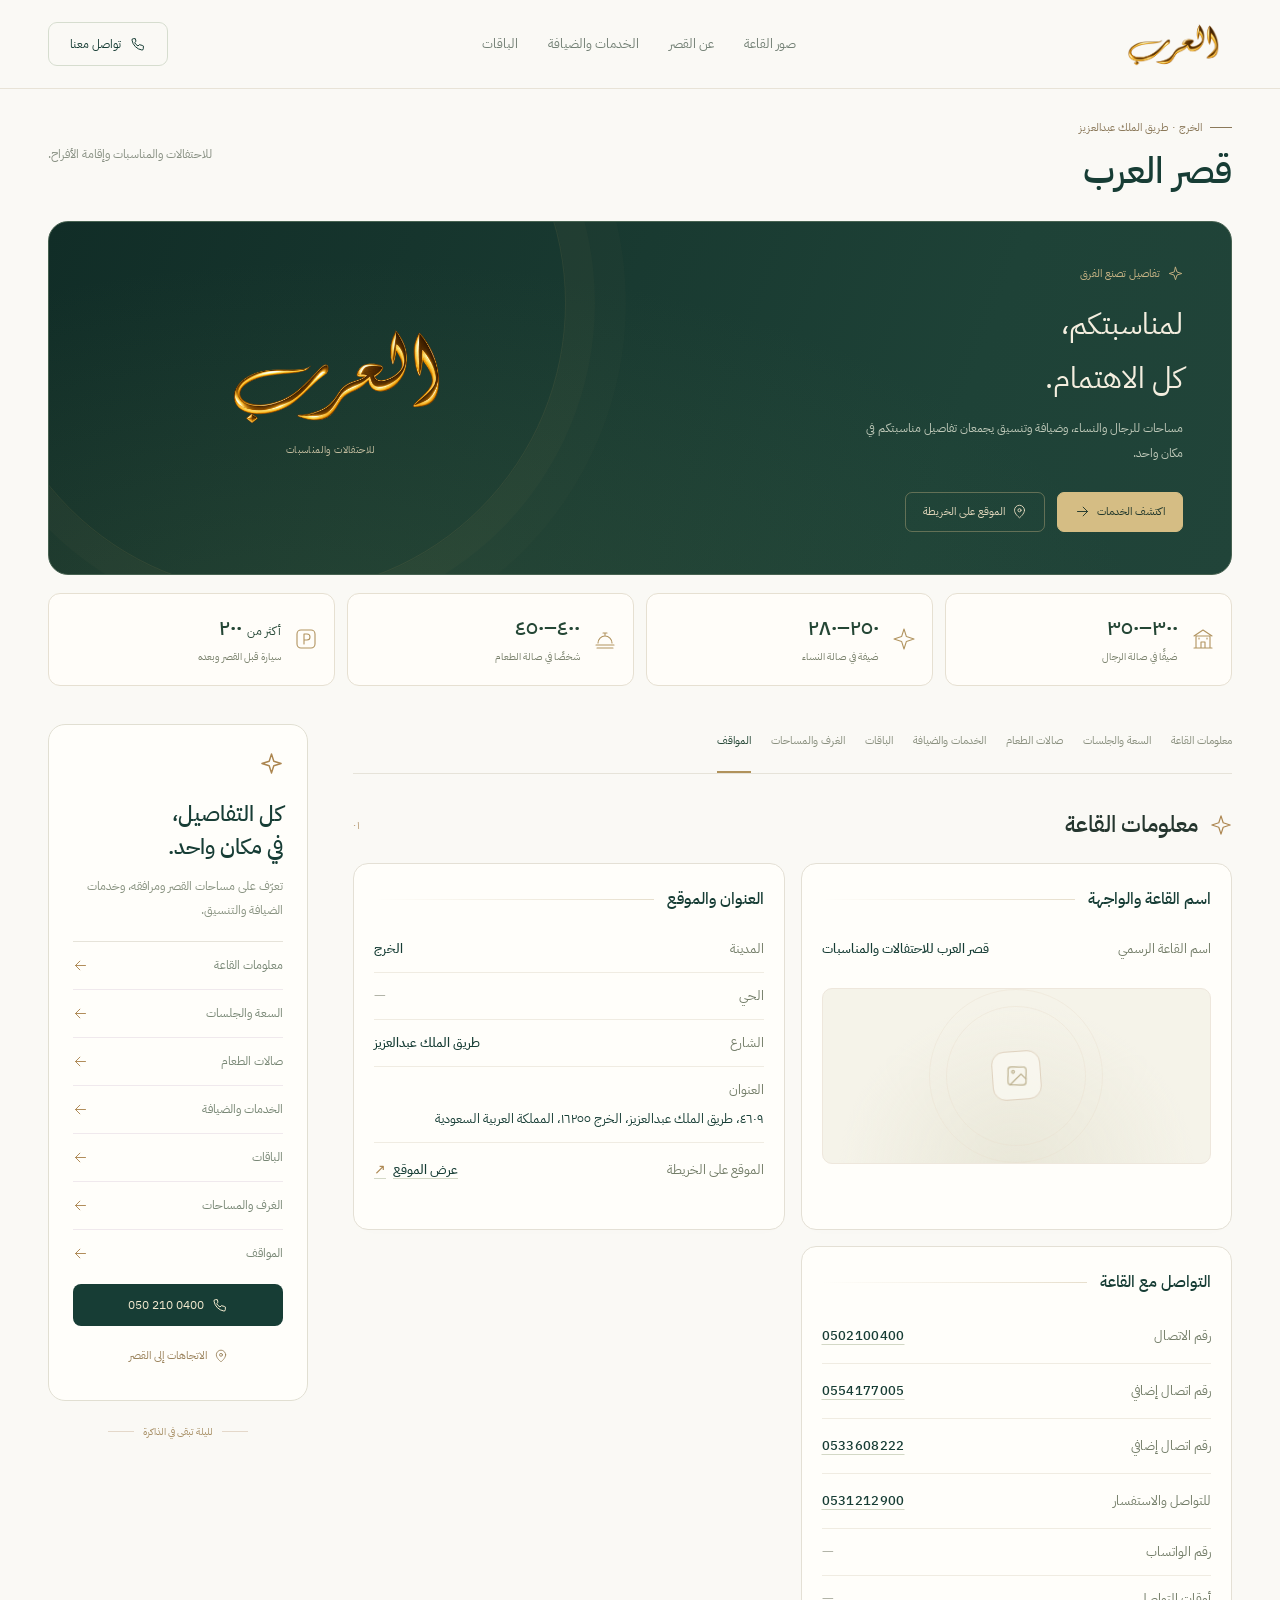
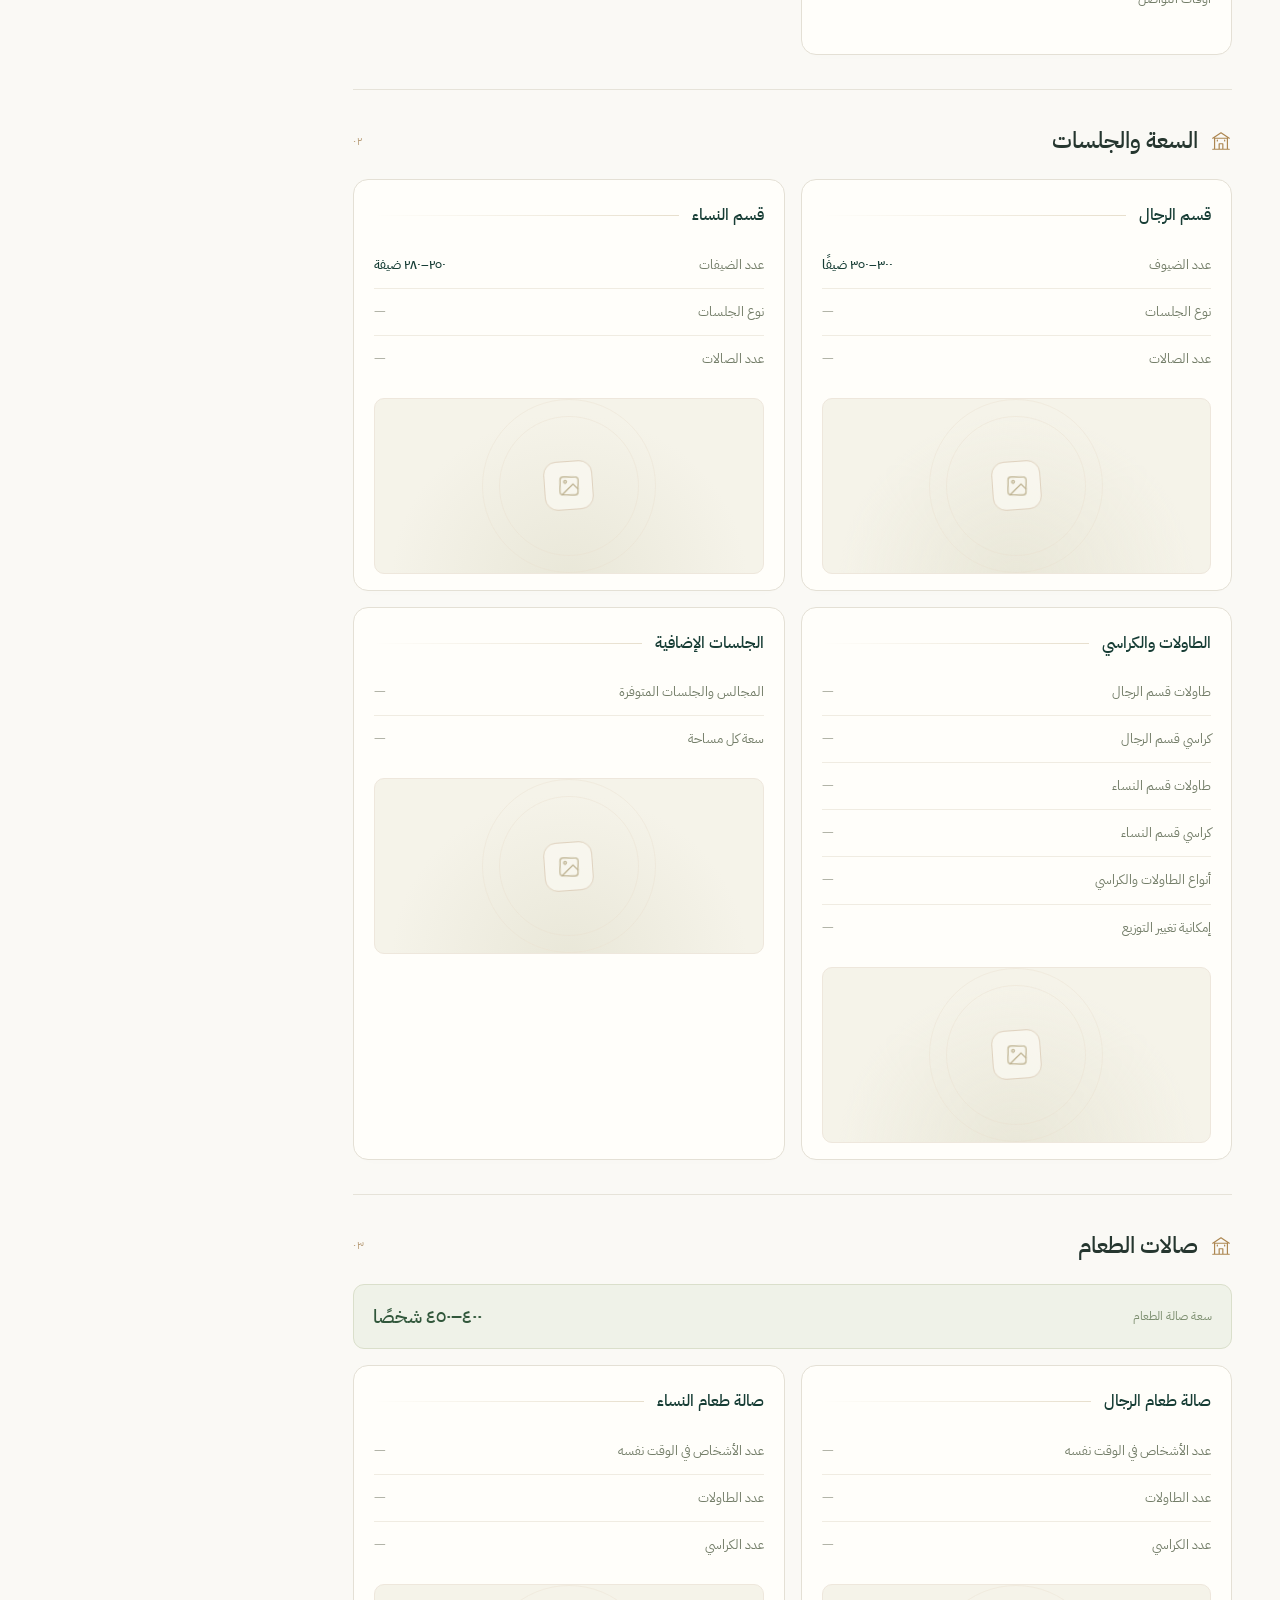
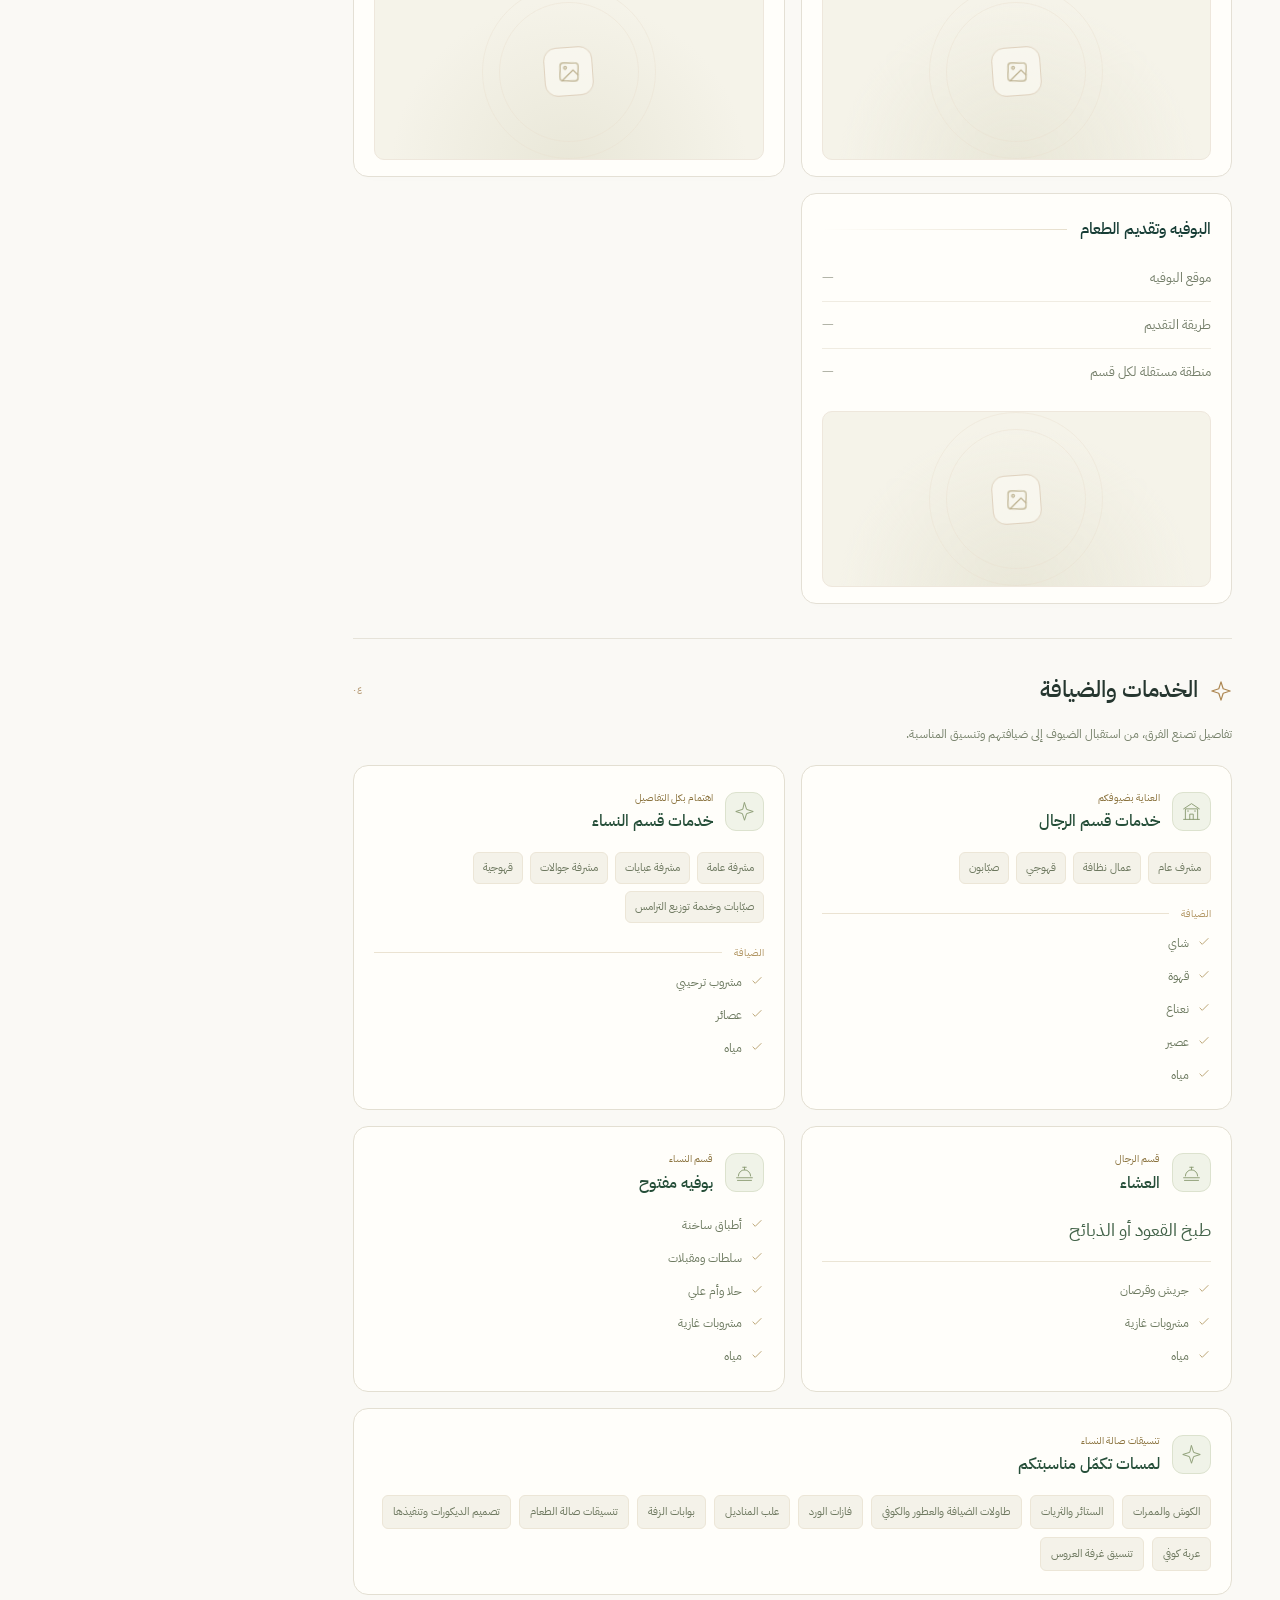
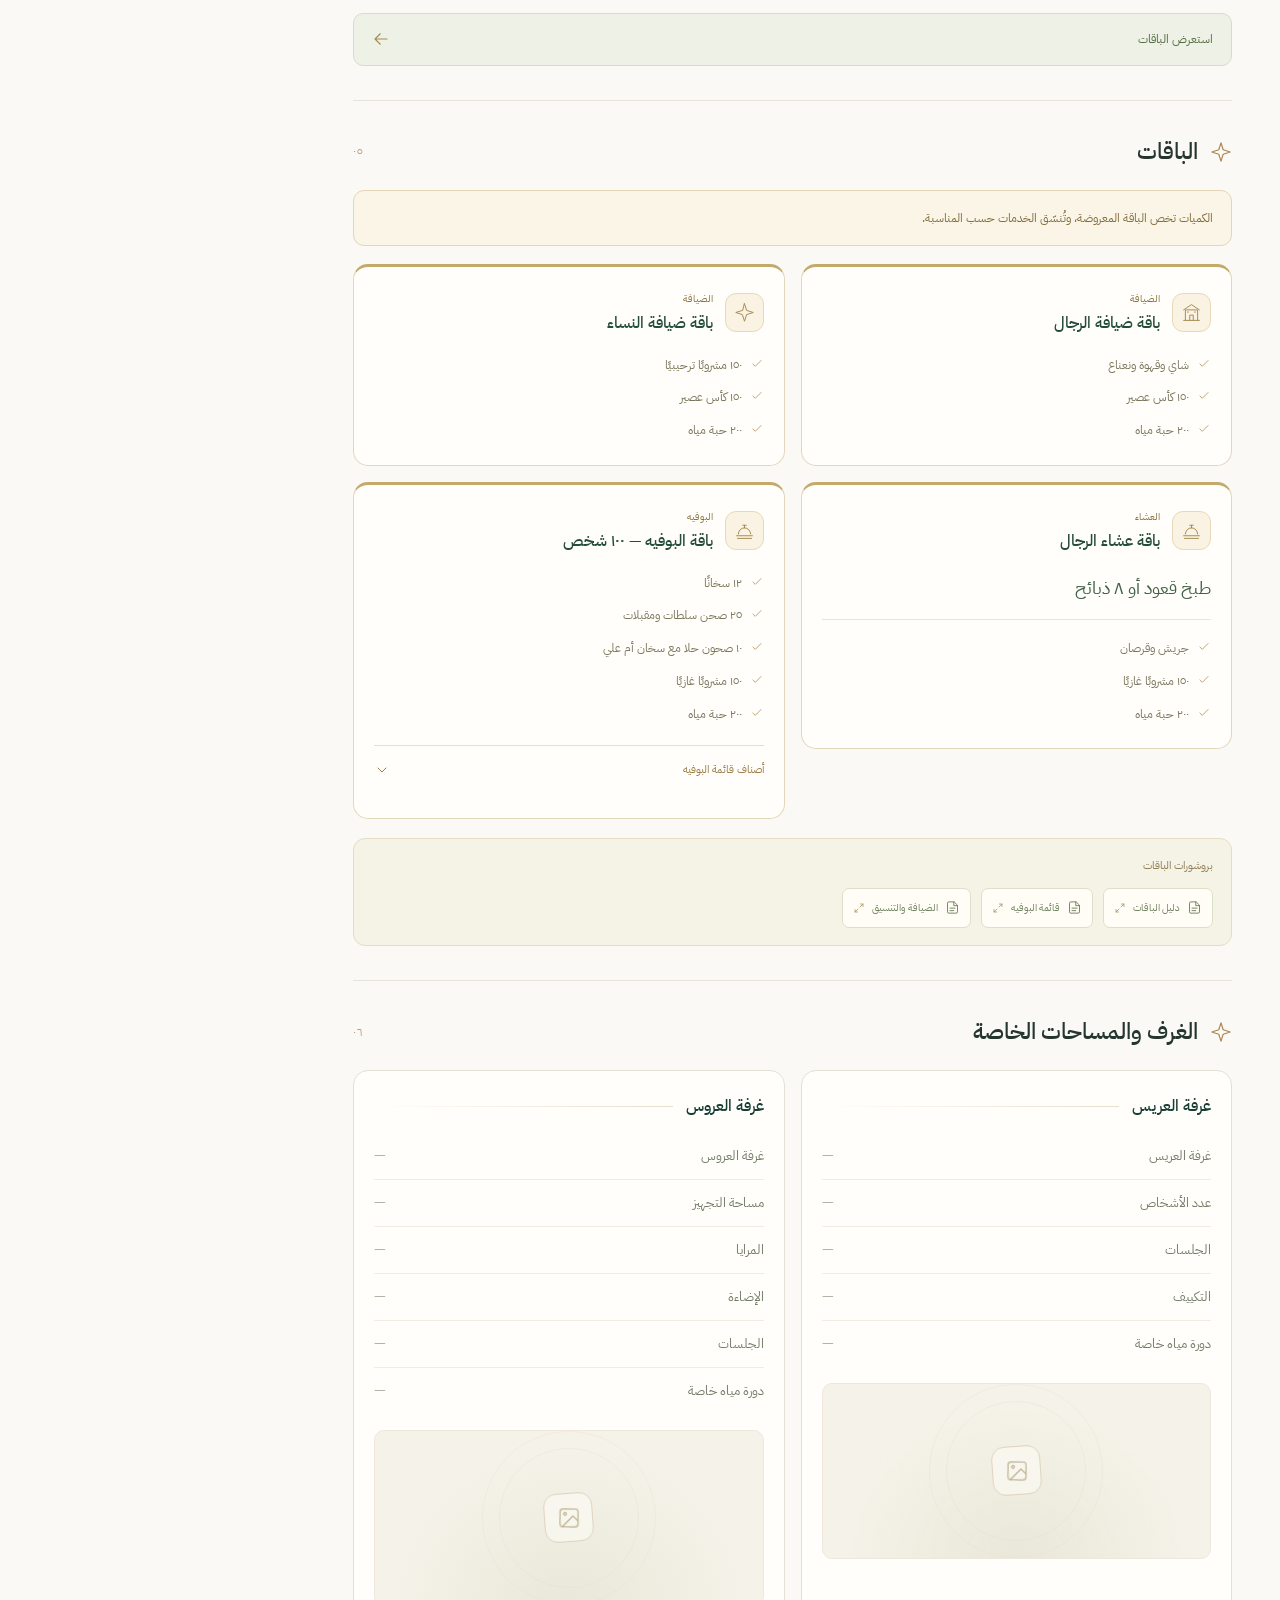
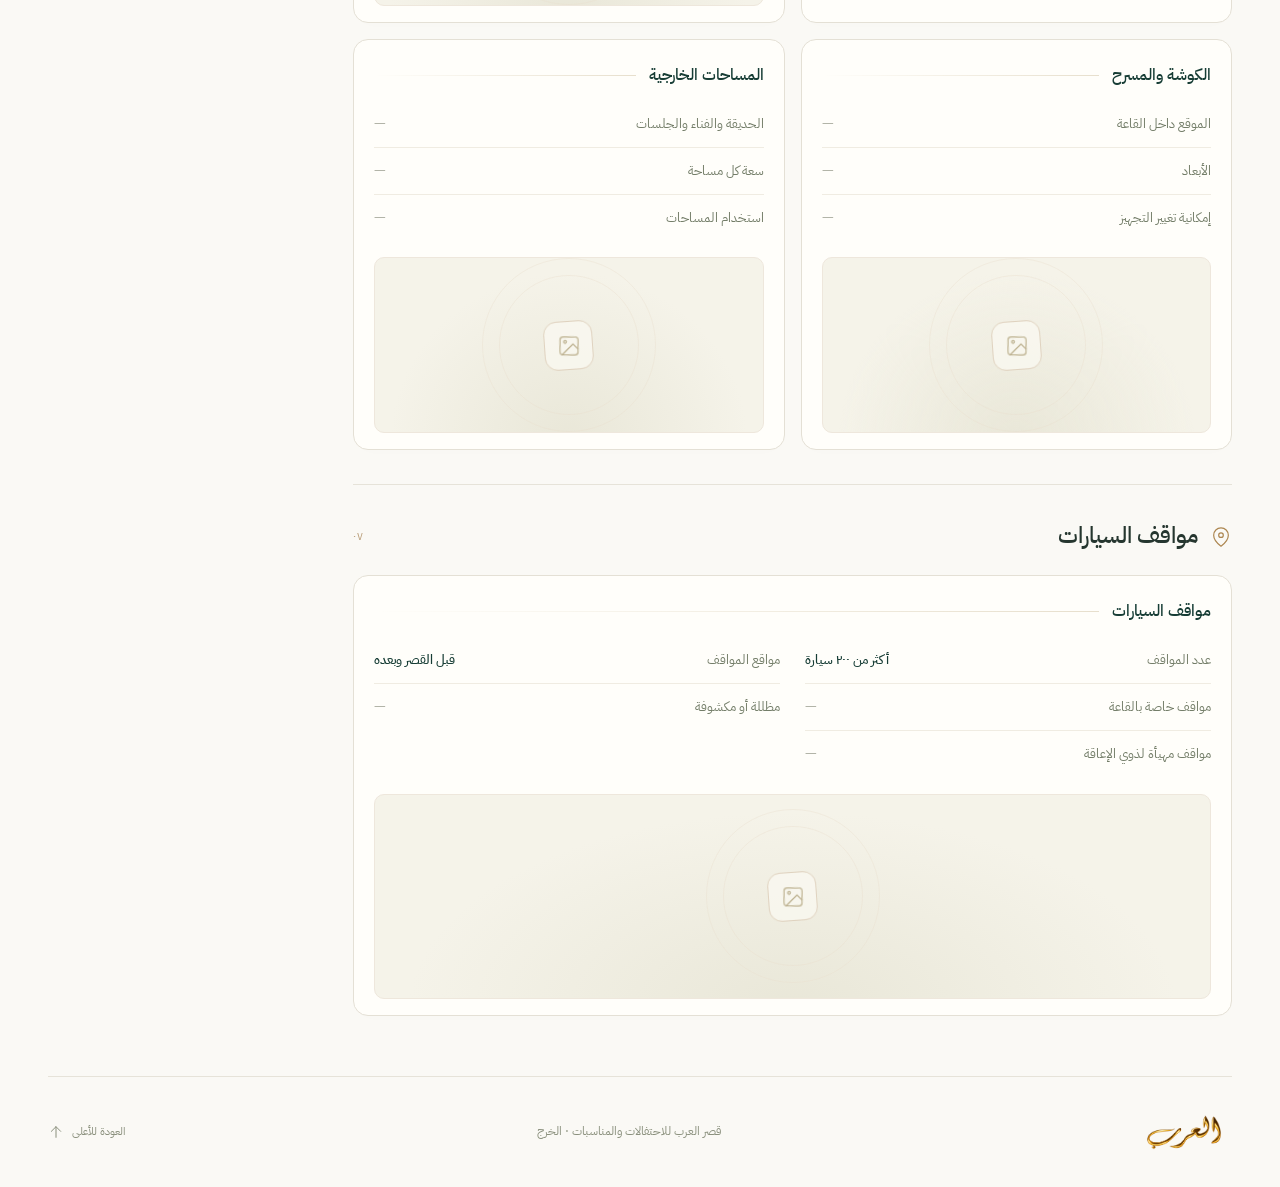
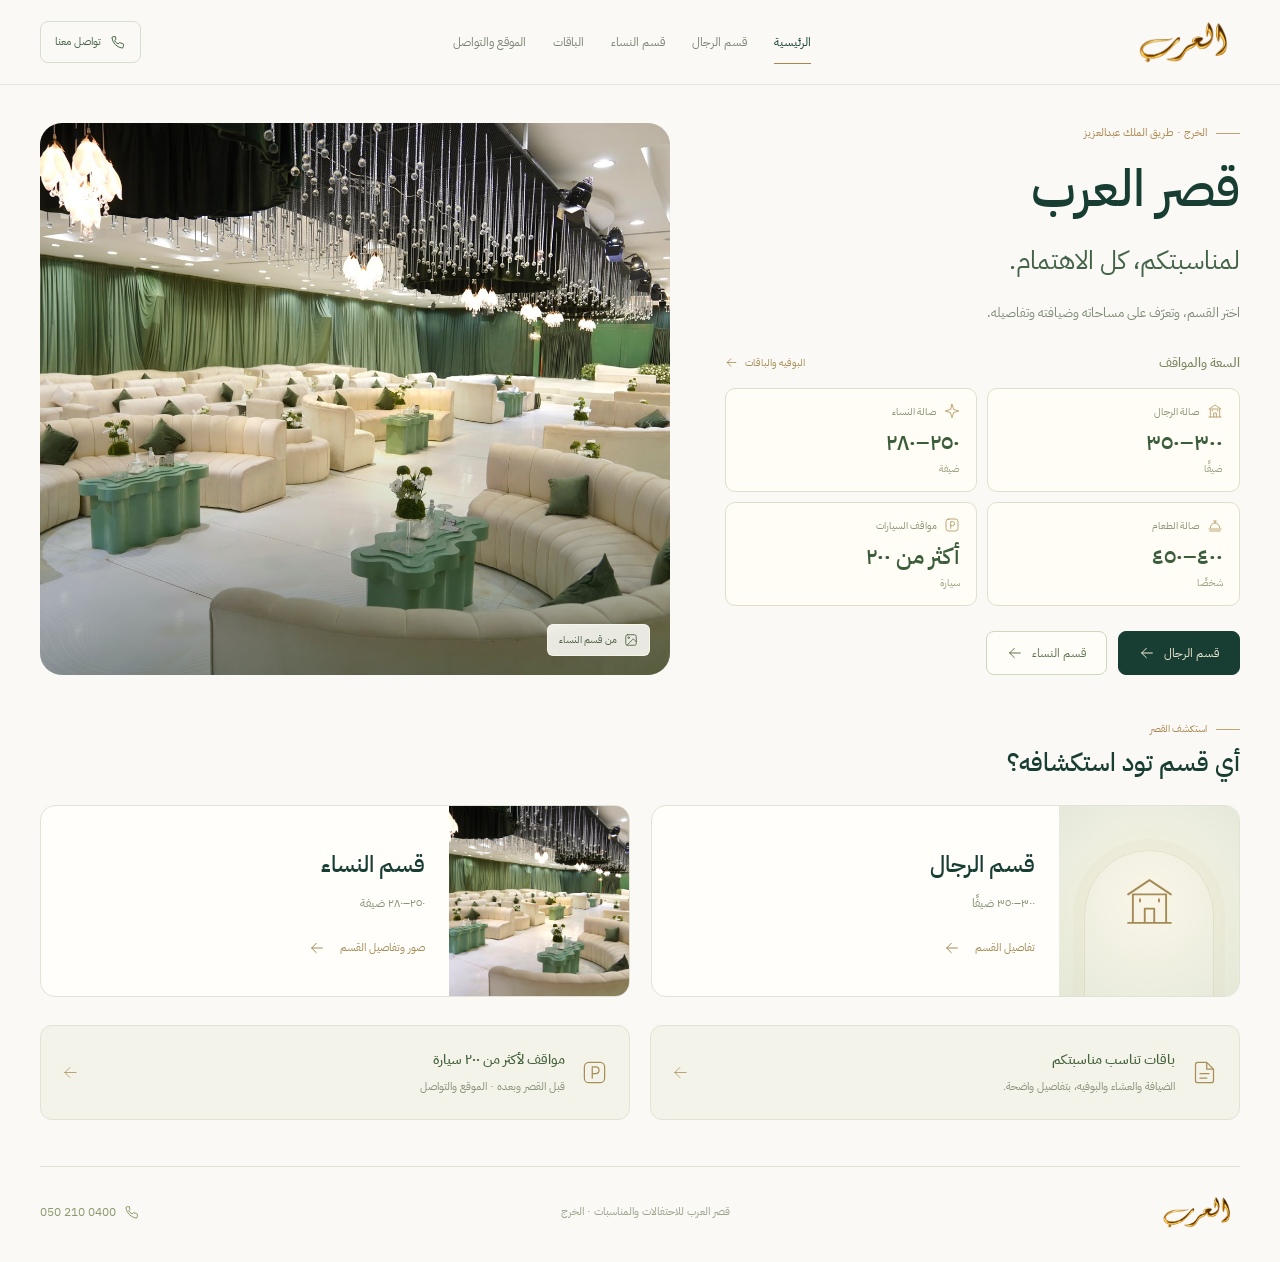
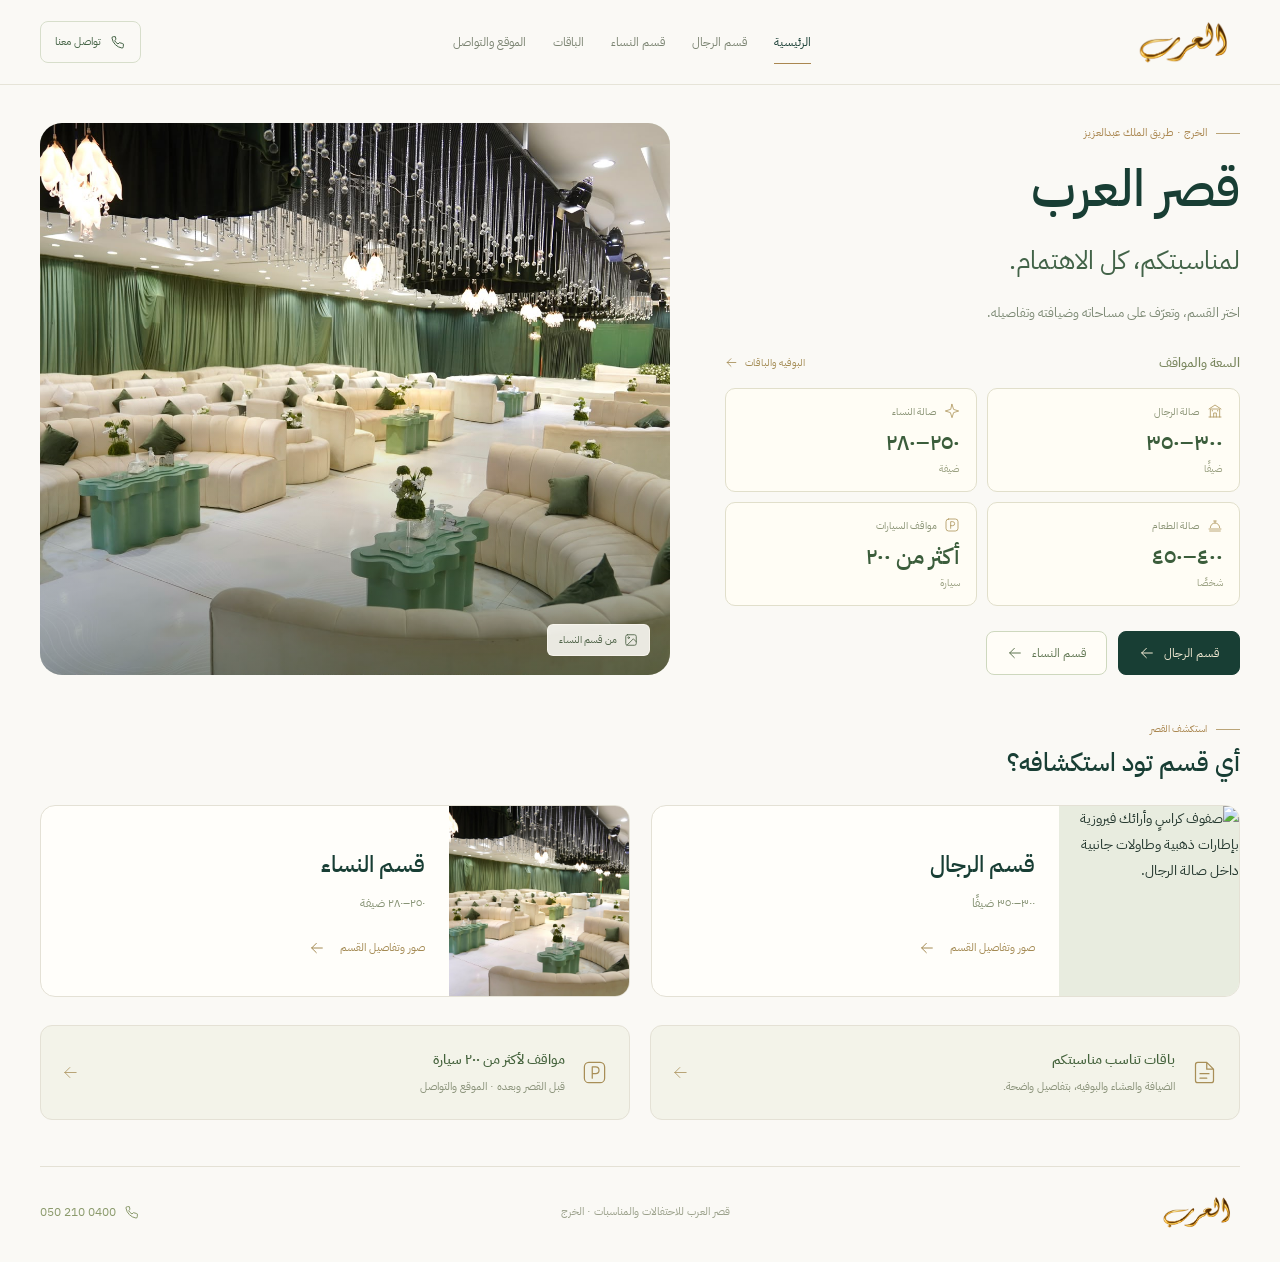
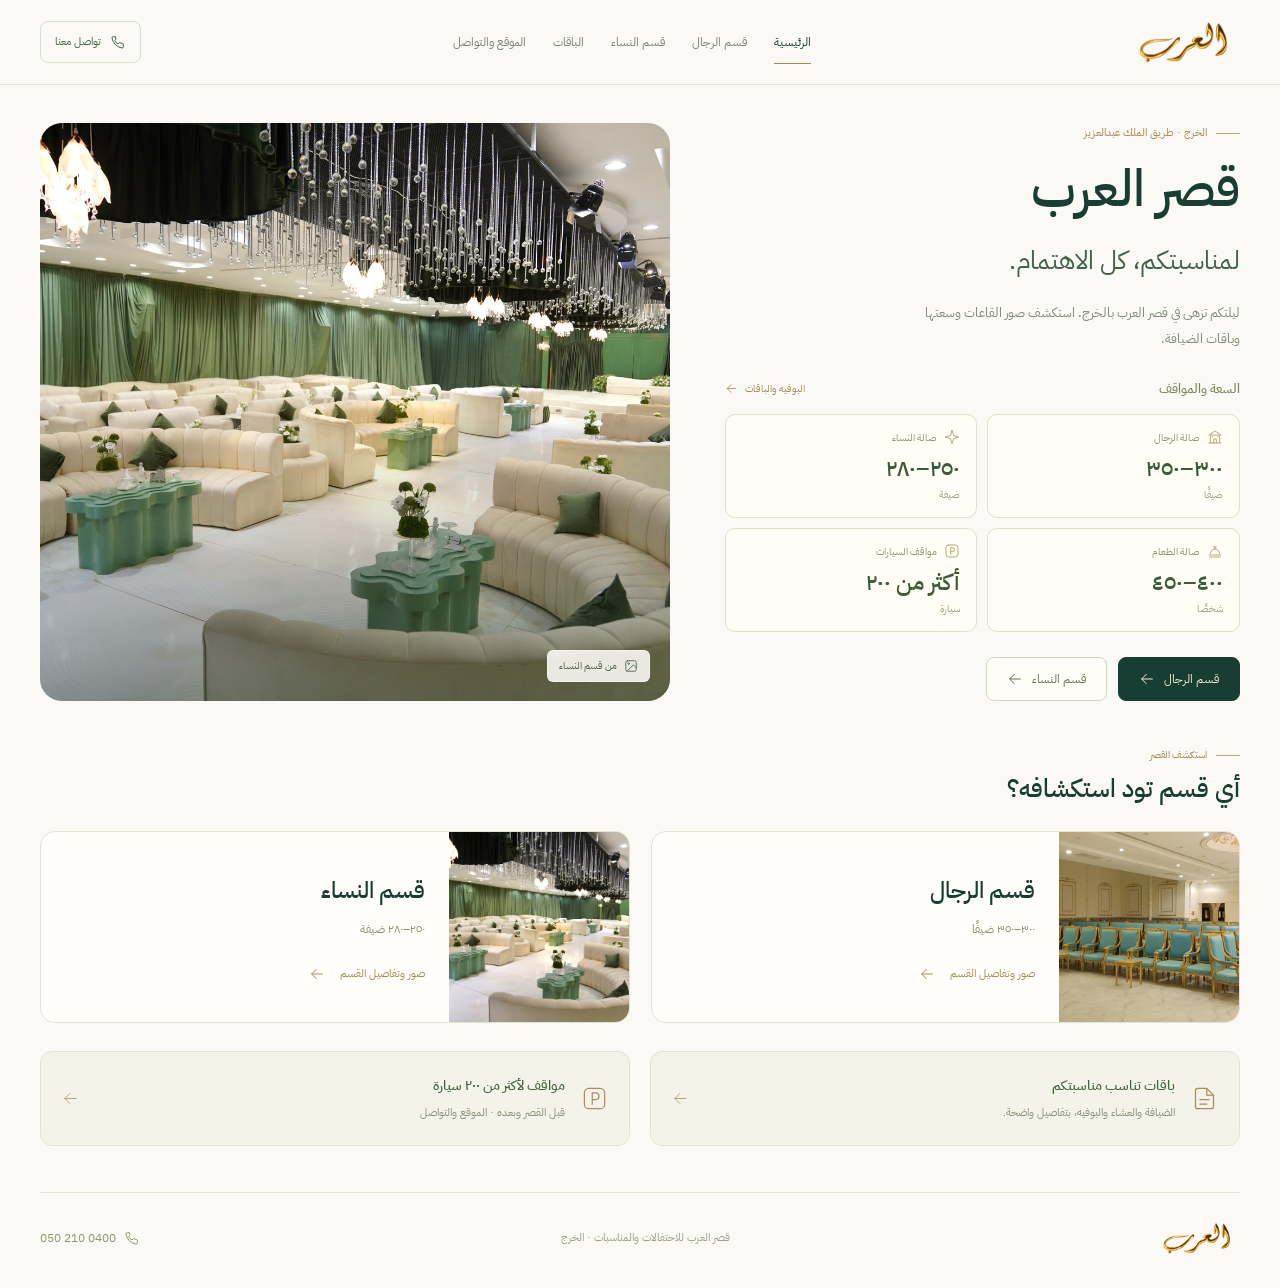
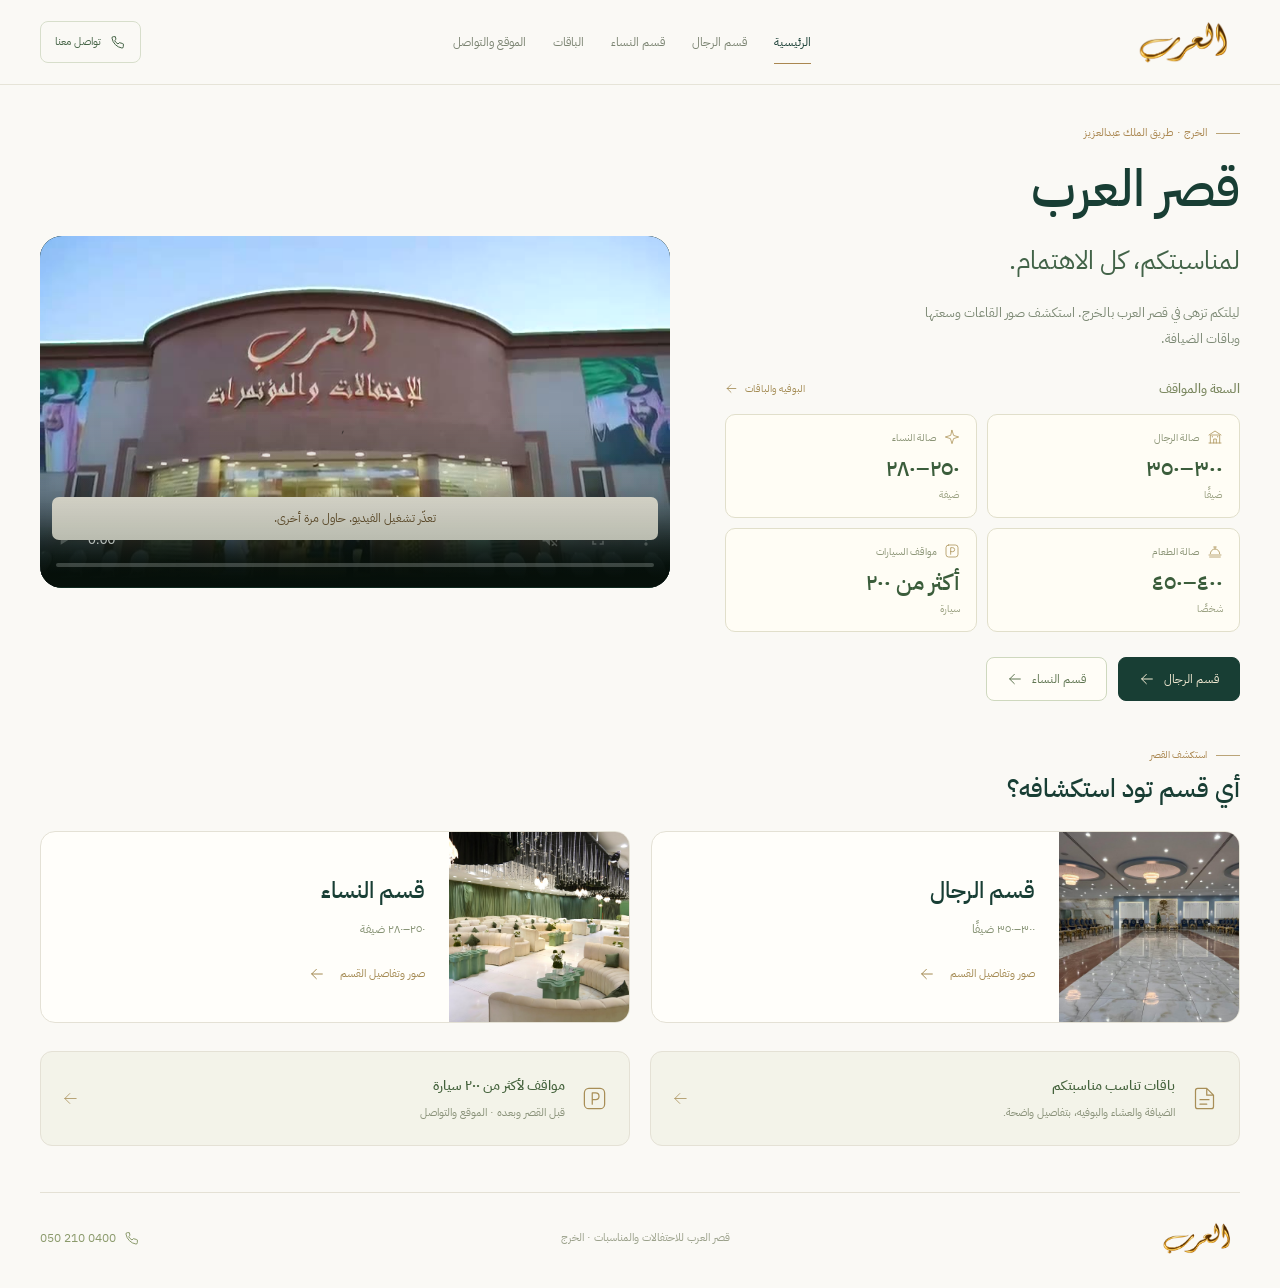
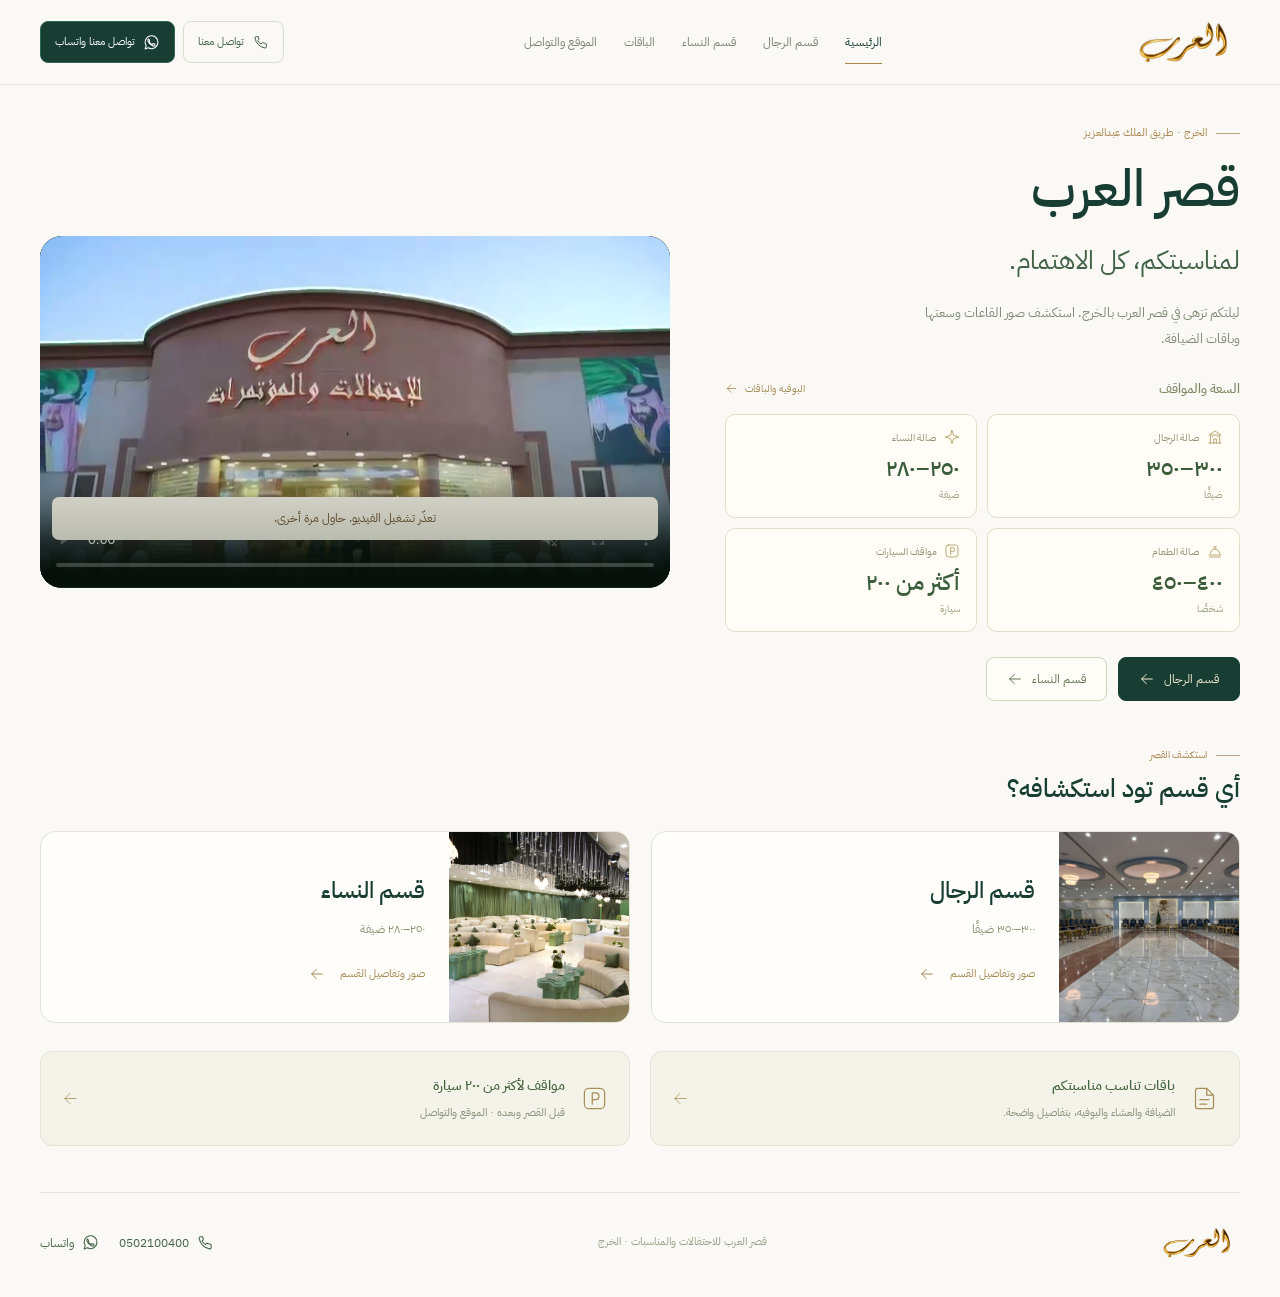
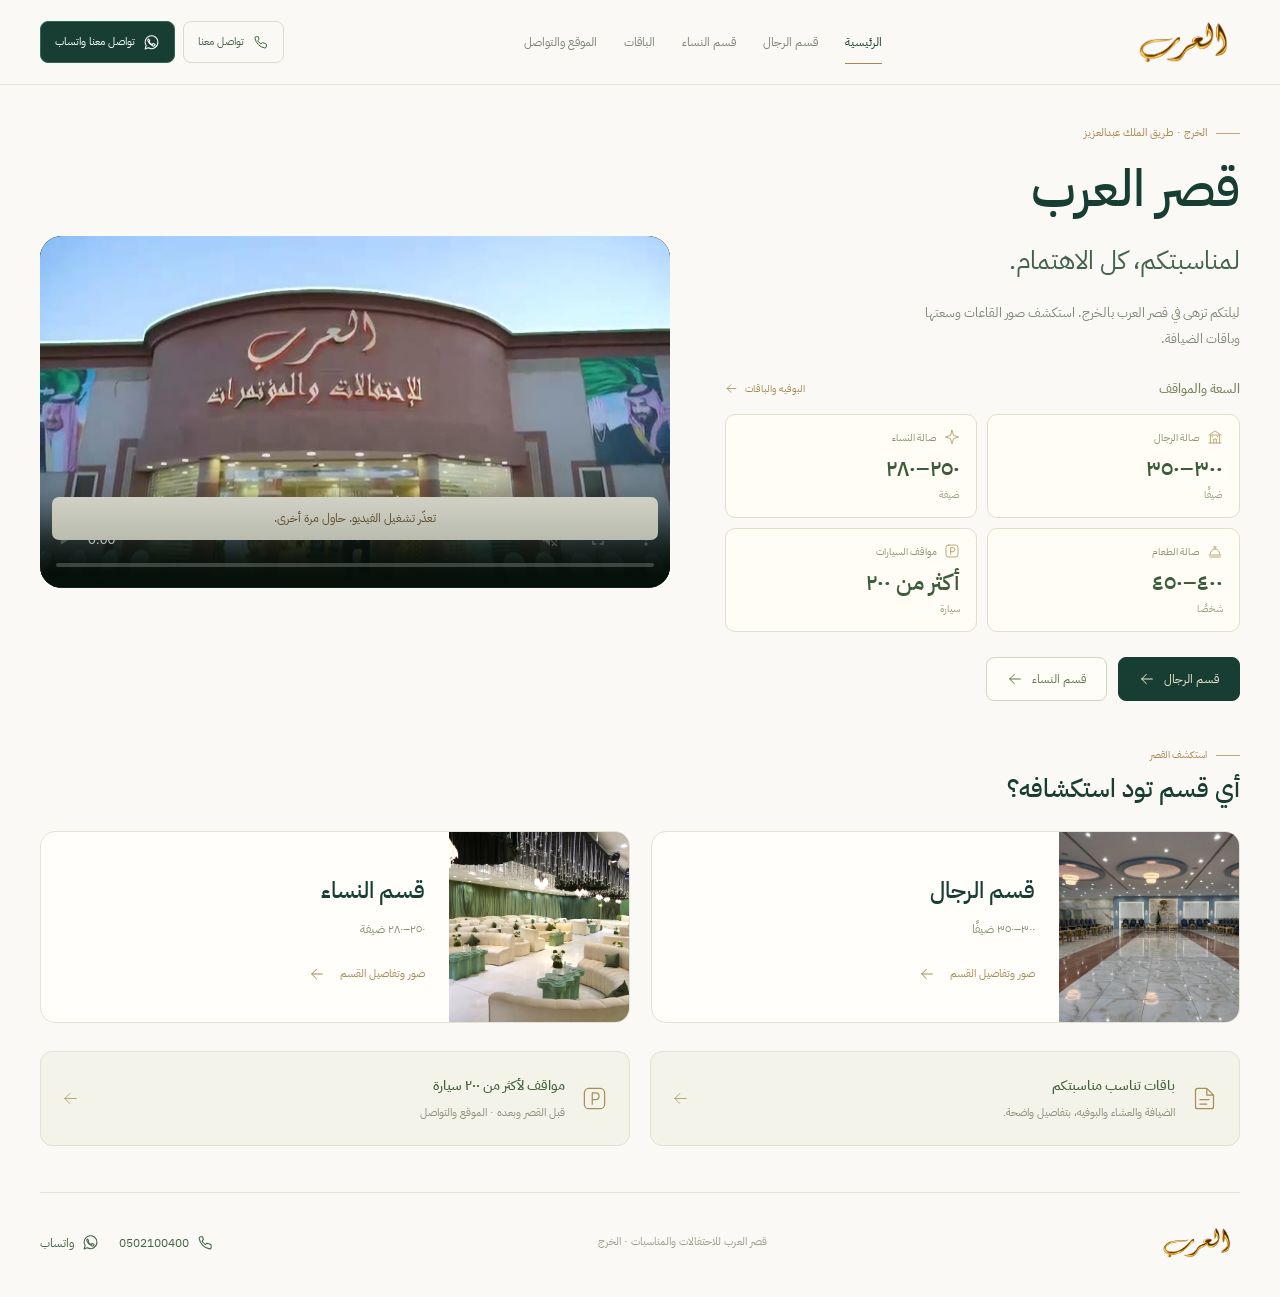
